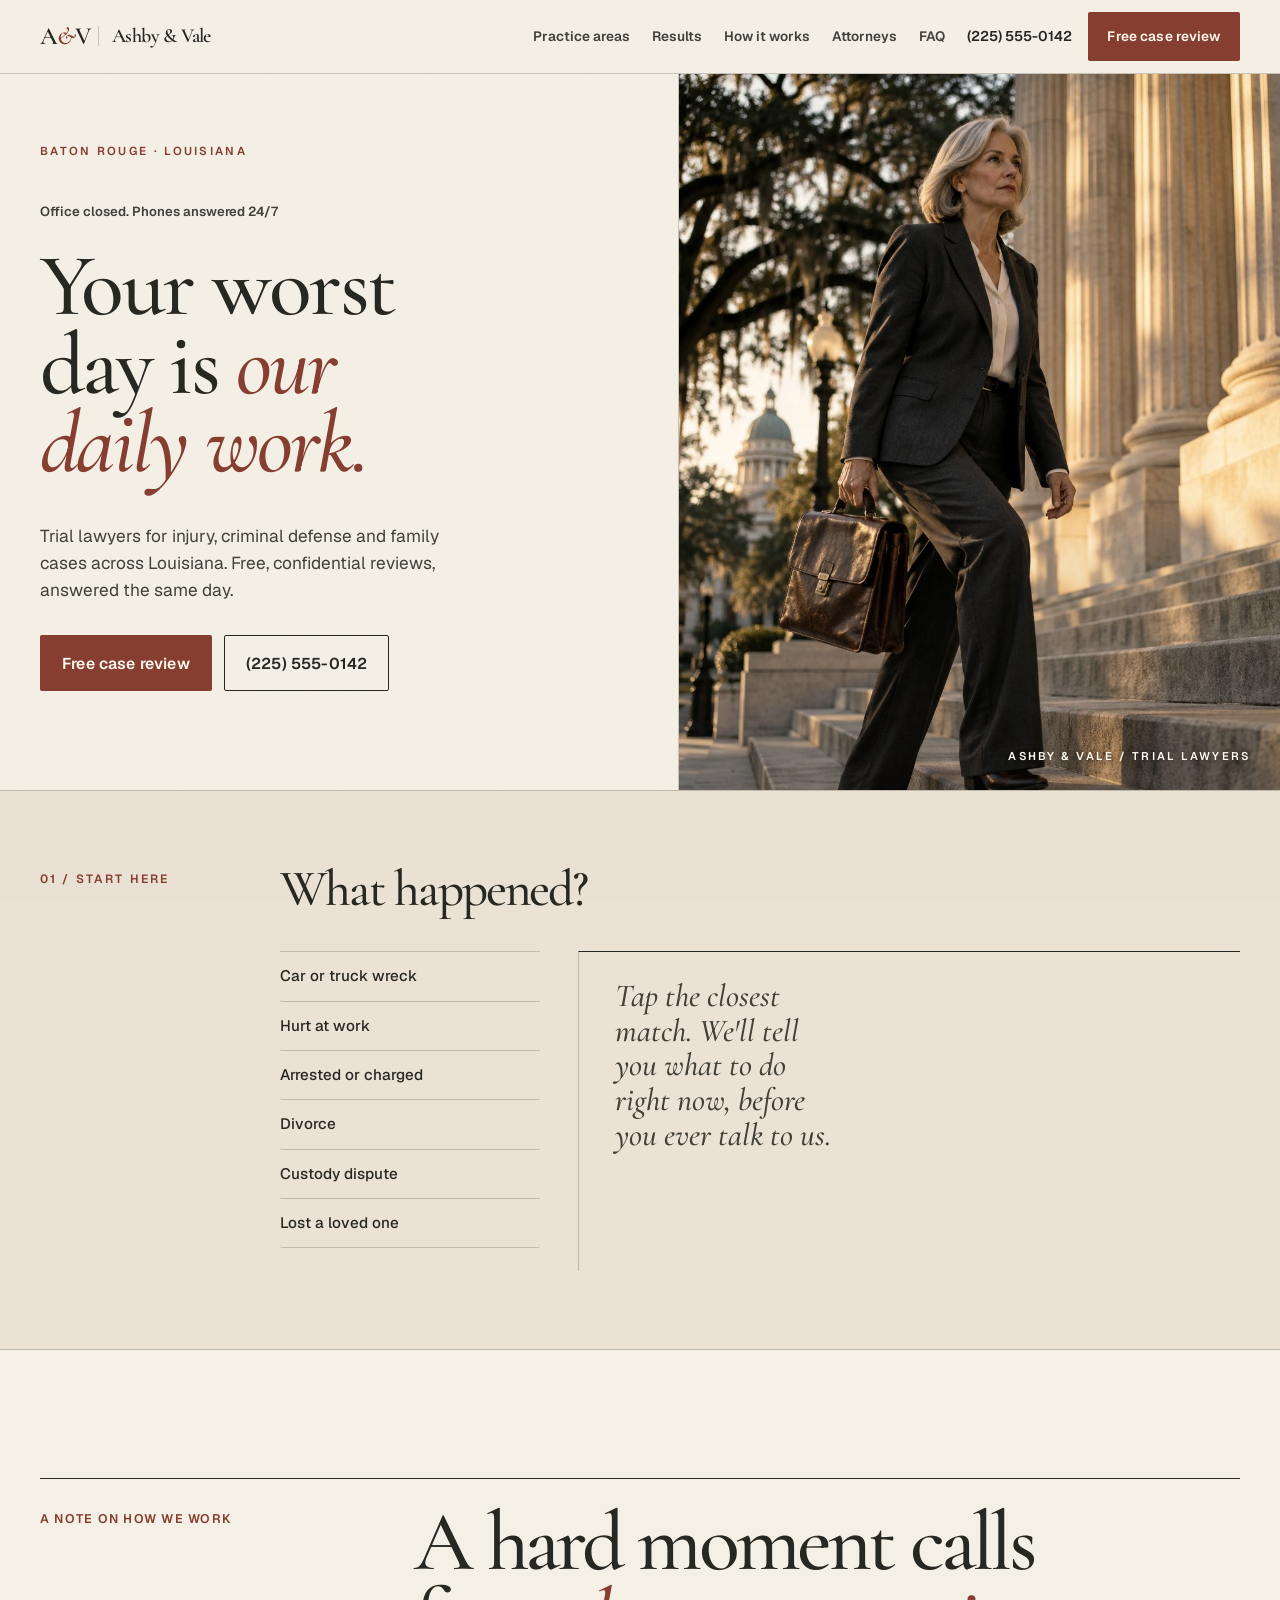
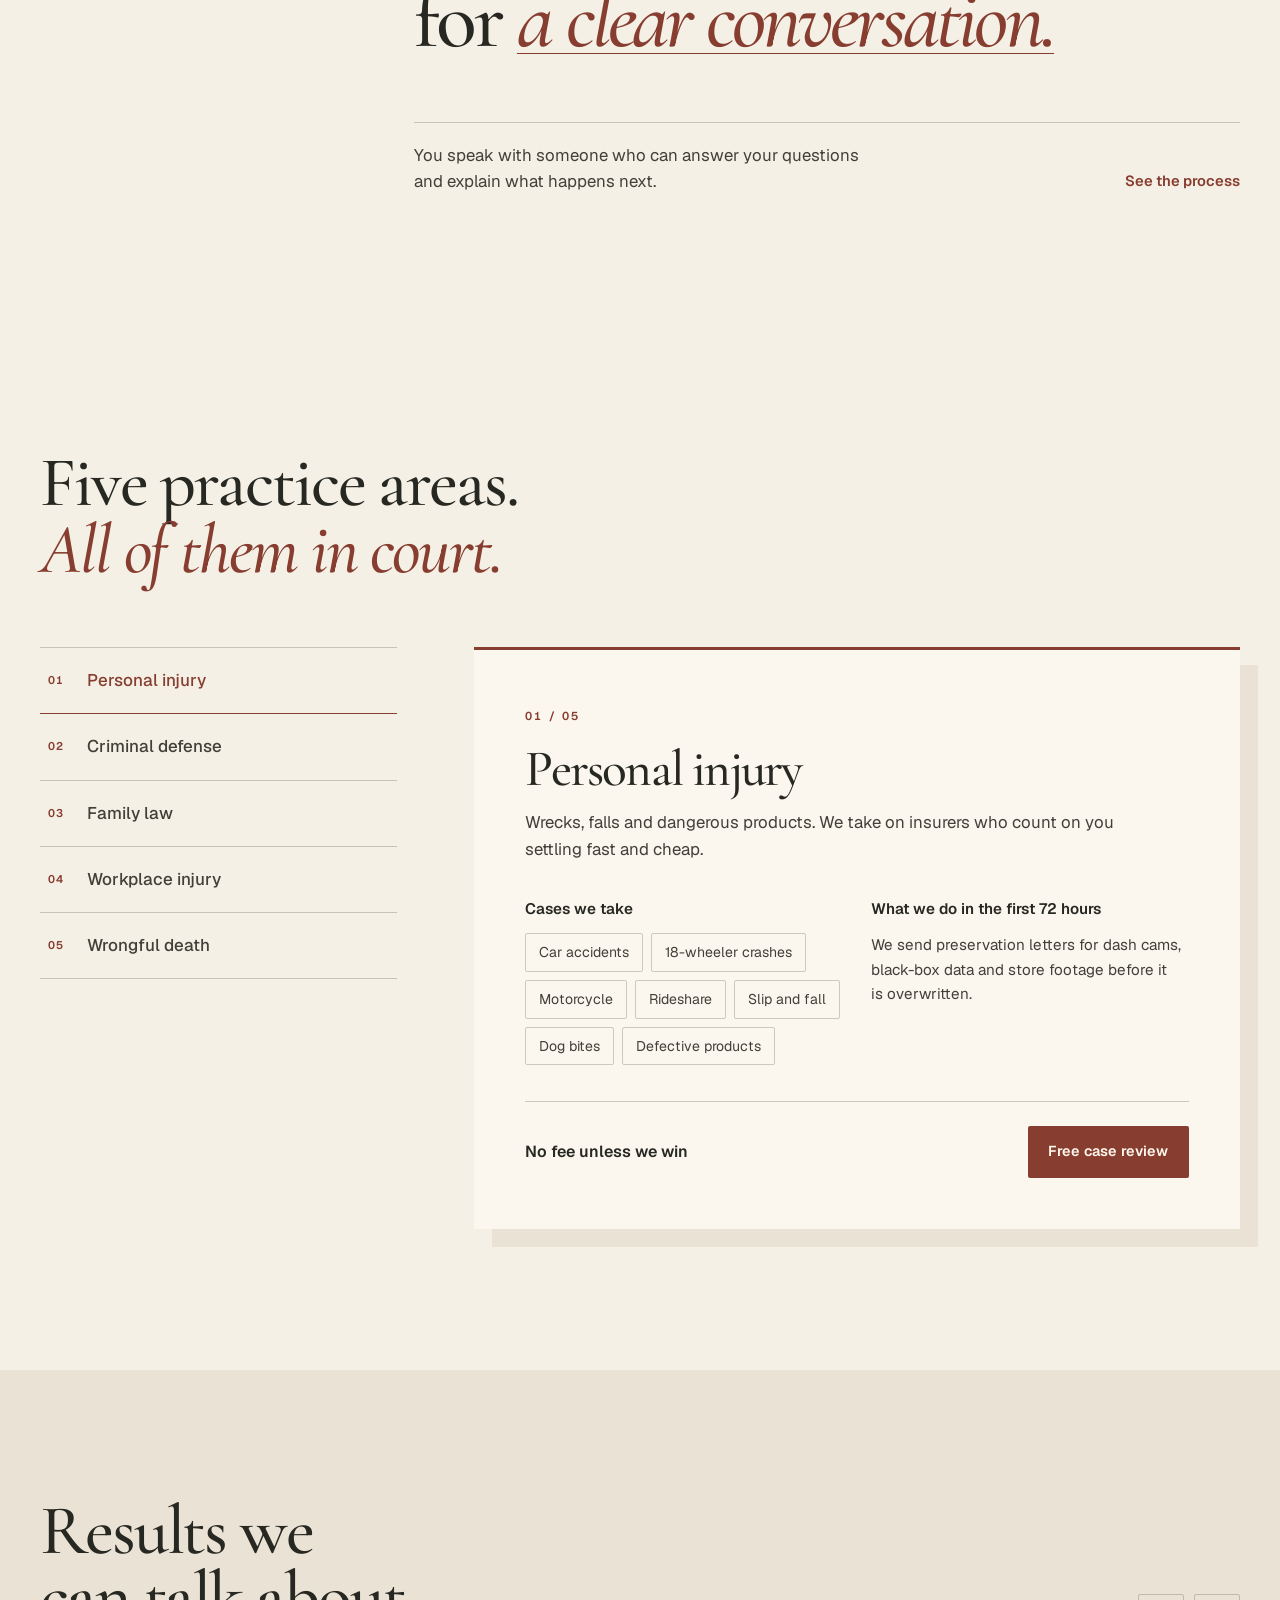
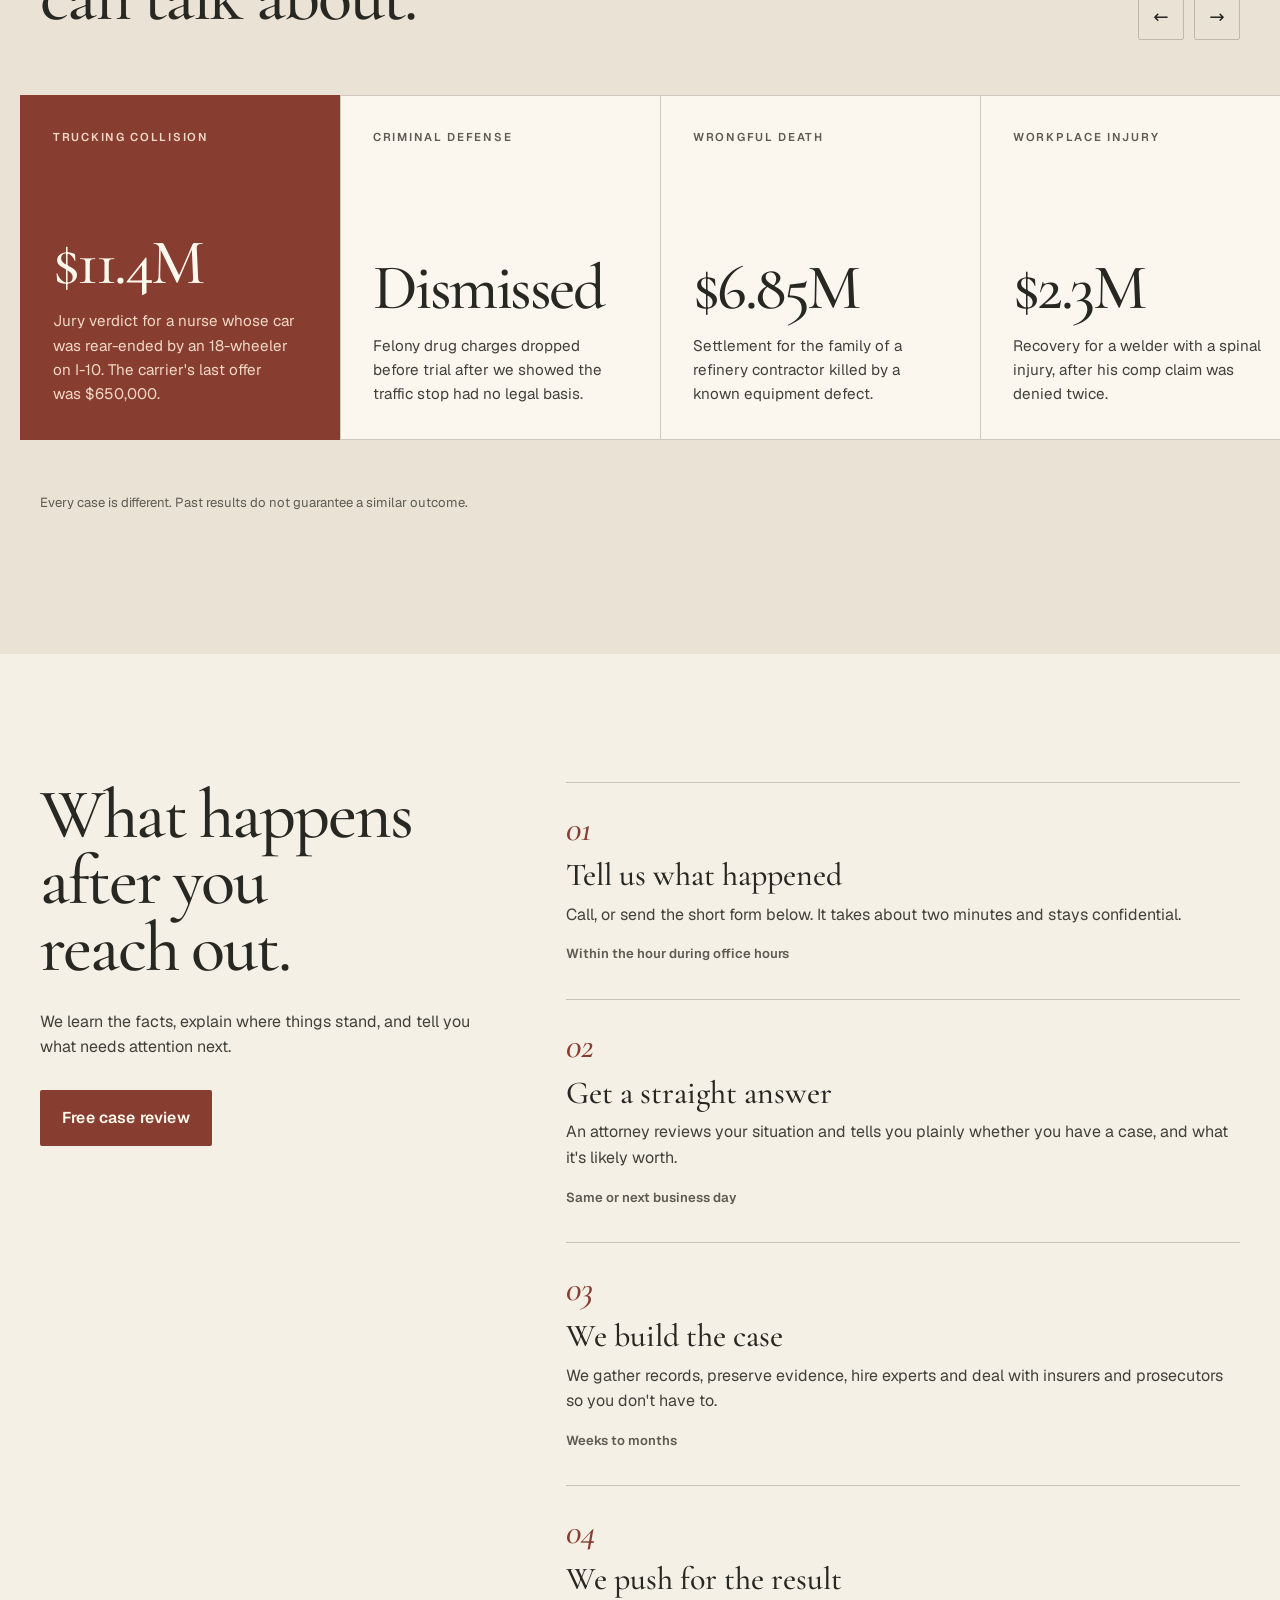
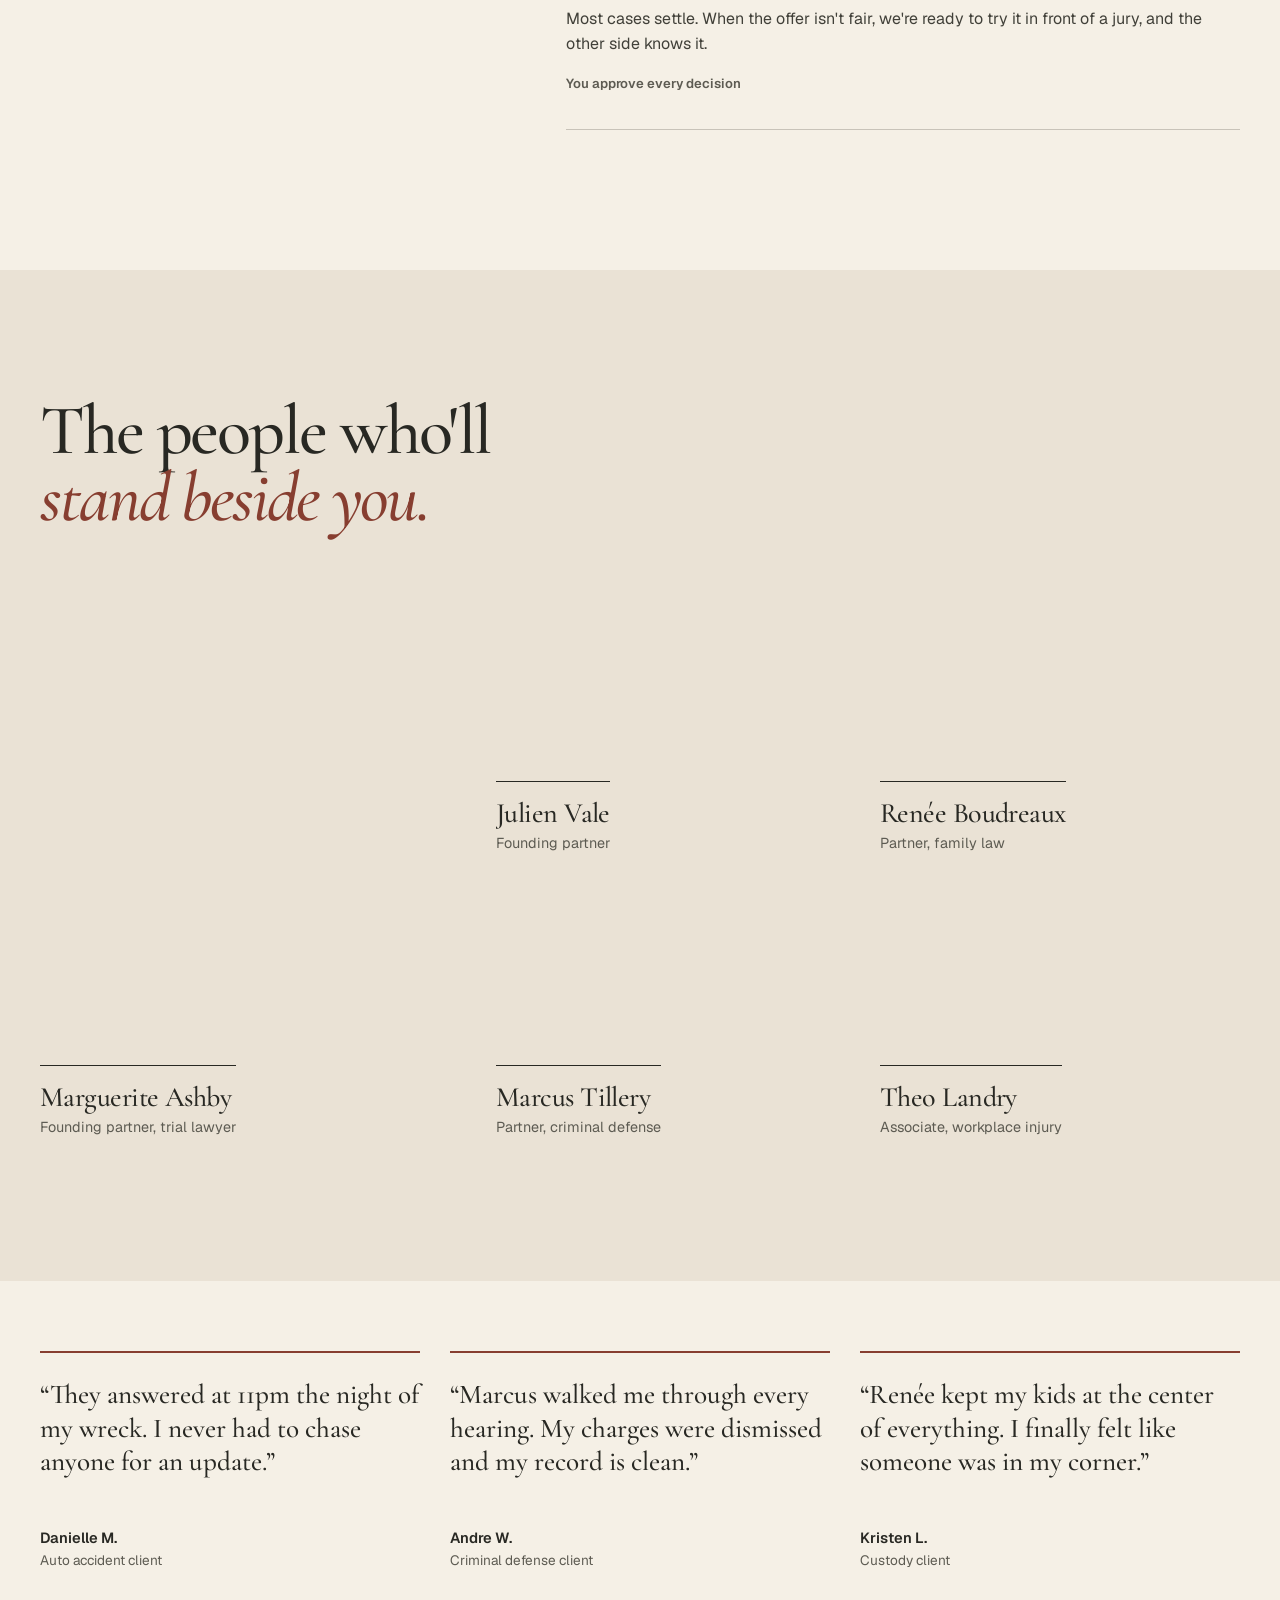
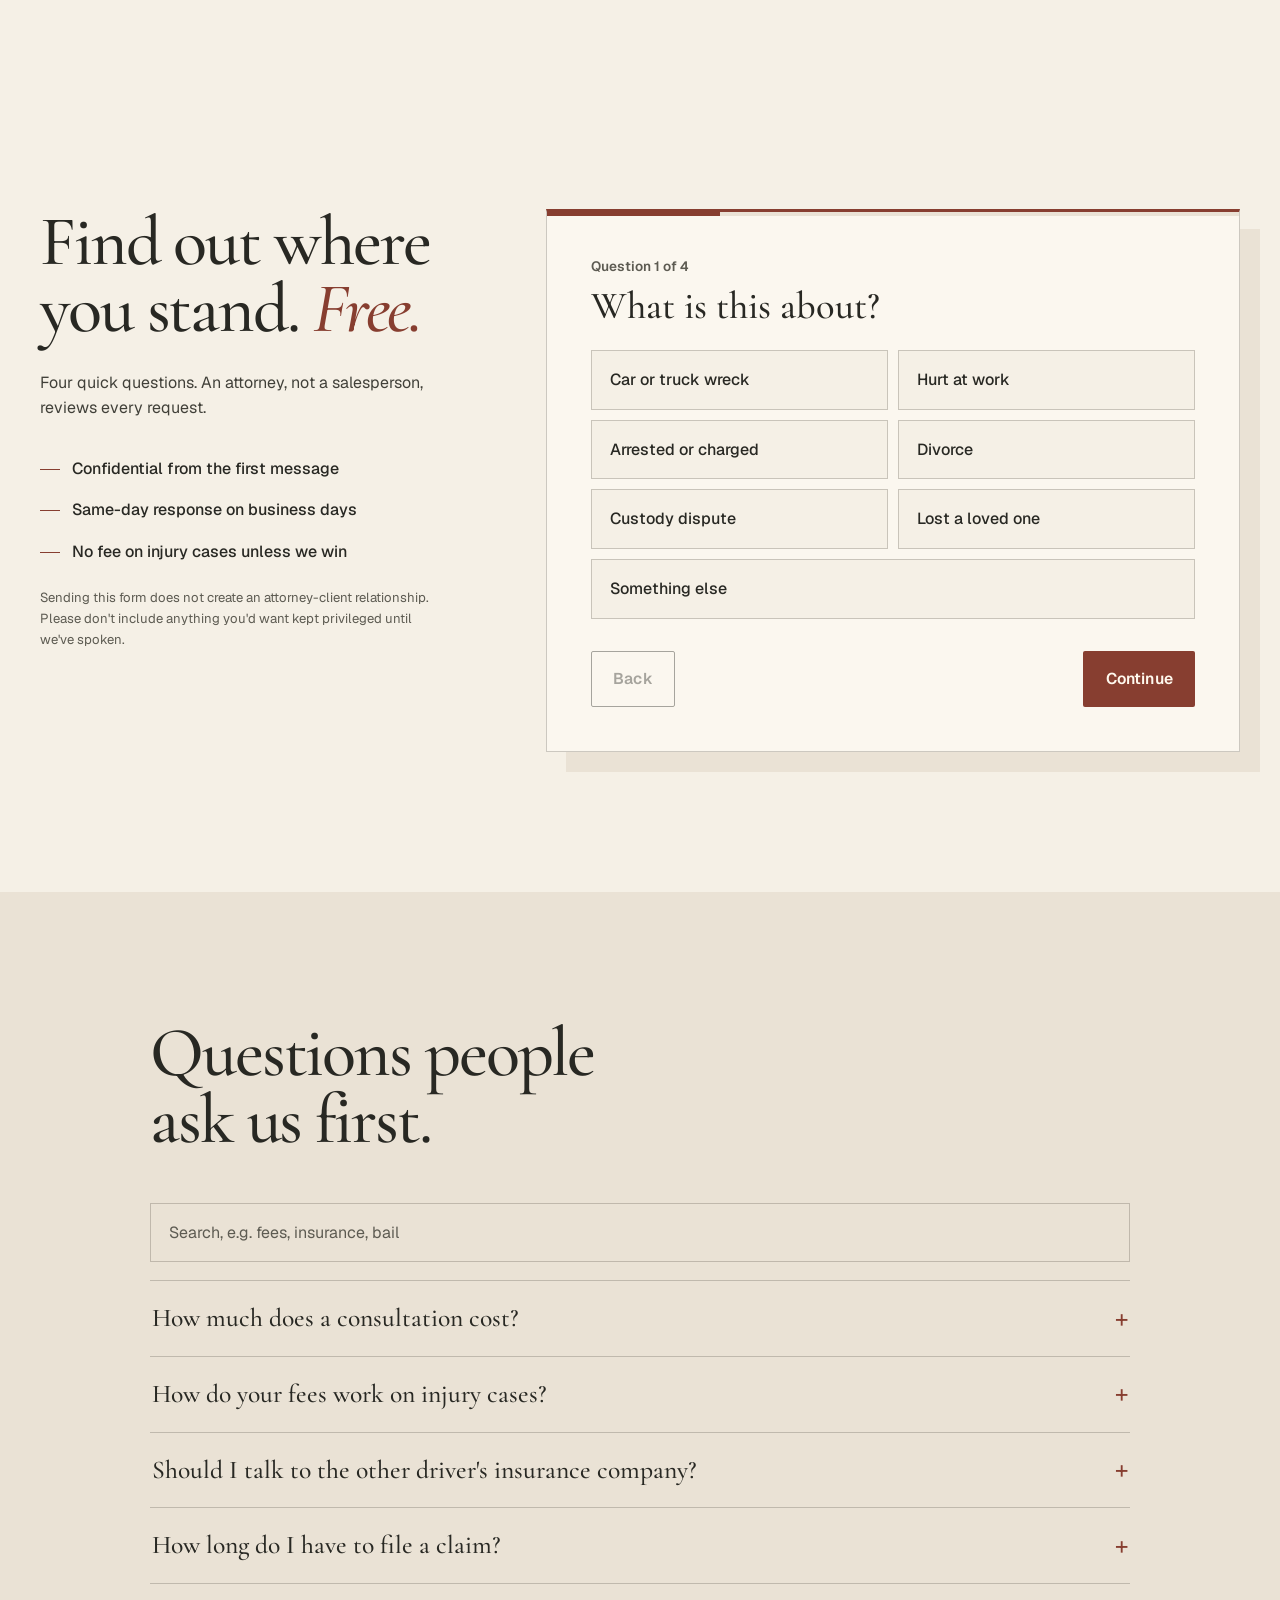
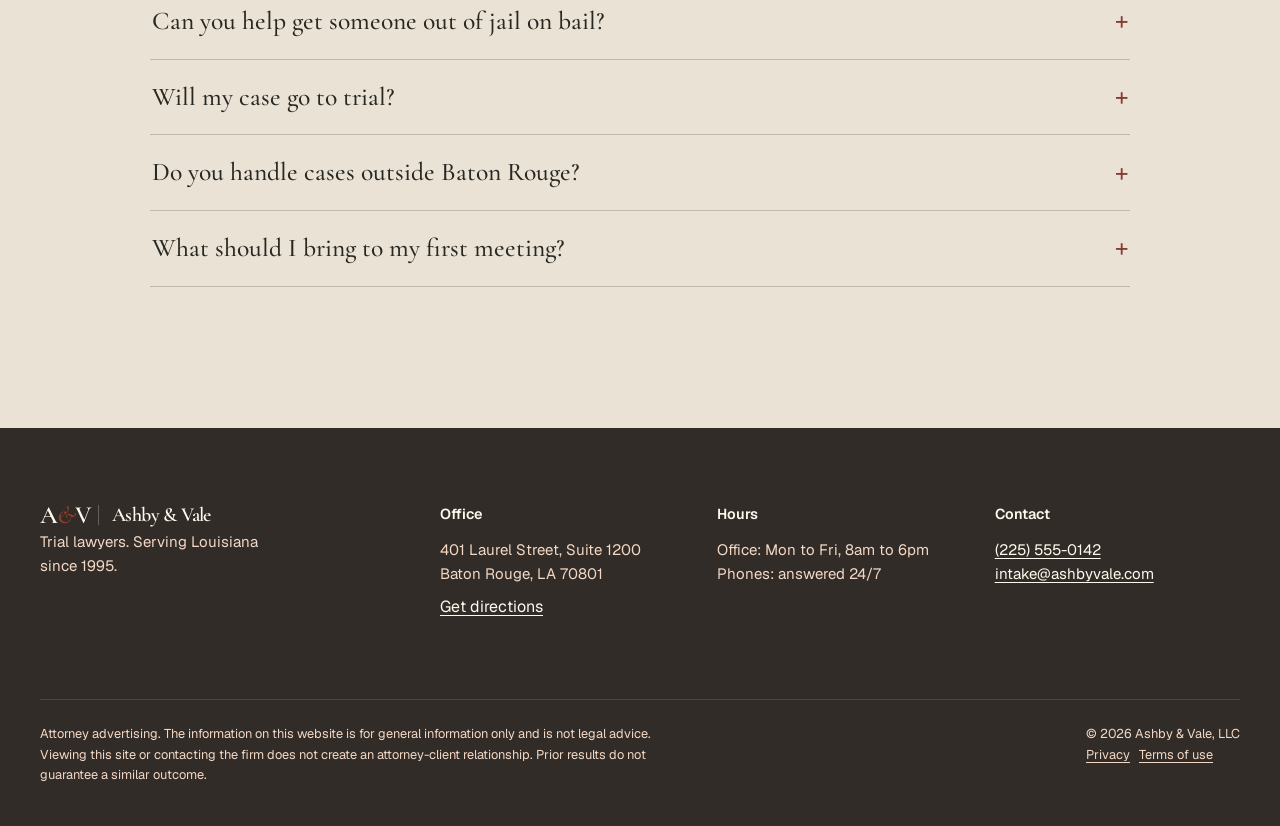
==== index.html @ d3c52033 "Add Ashby and Vale law firm example site" ====
<!doctype html>
<html lang="en">
<head>
  <meta charset="utf-8">
  <meta name="viewport" content="width=device-width, initial-scale=1">
  <title>Ashby &amp; Vale | Trial Lawyers in Baton Rouge</title>
  <meta name="description" content="Ashby & Vale are trial lawyers for personal injury, criminal defense, family law and wrongful death cases across Louisiana. Free, confidential case reviews.">
  <meta name="theme-color" content="#f5f0e6">
  <link rel="icon" href="favicon.svg" type="image/svg+xml">
  <meta property="og:type" content="website">
  <meta property="og:site_name" content="Ashby &amp; Vale">
  <meta property="og:title" content="Ashby &amp; Vale | Trial Lawyers in Baton Rouge">
  <meta property="og:description" content="Trial lawyers for injury, criminal defense and family cases across Louisiana. Free, confidential case reviews.">
  <!-- TODO: add og:image (1200x630 share card) once the firm has photography. -->
  <meta name="twitter:card" content="summary">
  <link rel="preload" href="fonts/cormorant-garamond-variable.woff2" as="font" type="font/woff2" crossorigin>
  <link rel="stylesheet" href="fonts/fonts.css">
  <link rel="stylesheet" href="styles.css">
</head>
<body>
  <a class="skip" href="#main">Skip to content</a>

  <!-- ============ NAV ============ -->
  <header class="nav" id="nav">
    <div class="wrap nav__inner">
      <a class="brand" href="#top" aria-label="Ashby and Vale, home">
        <span class="brand__mark" aria-hidden="true">A<em>&amp;</em>V</span>
        <span class="brand__name">Ashby &amp; Vale</span>
      </a>
      <nav class="nav__links" id="navLinks" aria-label="Primary">
        <a href="#practice">Practice areas</a>
        <a href="#results">Results</a>
        <a href="#process">How it works</a>
        <a href="#team">Attorneys</a>
        <a href="#faq">FAQ</a>
      </nav>
      <div class="nav__actions">
        <a class="nav__phone" href="tel:+12255550142"><span>(225) 555-0142</span></a>
        <a class="btn btn--accent btn--sm" href="#review">Free case review</a>
        <button class="nav__toggle" id="navToggle" aria-expanded="false" aria-controls="navLinks" aria-label="Open menu">
          <span class="nav__toggle-label">Menu</span>
        </button>
      </div>
    </div>
  </header>

  <main id="main">
    <!-- ============ HERO ============ -->
    <section class="hero" id="top">
      <figure class="hero__media">
        <img src="images/hero-courthouse.jpg" width="960" height="1280" fetchpriority="high" alt="Marguerite Ashby walking up the courthouse steps at sunset, briefcase in hand">
      </figure>
      <div class="wrap hero__grid">
        <div class="hero__copy">
          <p class="status" id="status"><span id="statusText">Phones answered 24/7</span></p>
          <h1 class="display">Your worst day is <em>our daily work.</em></h1>
          <p class="lede">Trial lawyers for injury, criminal defense and family cases across Louisiana. Free, confidential reviews, answered the same day.</p>
          <div class="hero__ctas">
            <a class="btn btn--accent" href="#review">Free case review</a>
            <a class="btn btn--ghost" href="tel:+12255550142">(225) 555-0142</a>
          </div>
        </div>

      </div>
    </section>

    <!-- Situation picker: routes visitors to the right help in one tap -->
    <section class="situation" aria-label="Find the right help">
      <div class="wrap situation__inner">
        <div class="picker" id="picker">
          <h2 class="picker__title">What happened?</h2>
          <div class="picker__chips" role="radiogroup" aria-label="Choose what happened">
            <button class="chip" role="radio" aria-checked="false" data-matter="auto">Car or truck wreck</button>
            <button class="chip" role="radio" aria-checked="false" data-matter="work">Hurt at work</button>
            <button class="chip" role="radio" aria-checked="false" data-matter="criminal">Arrested or charged</button>
            <button class="chip" role="radio" aria-checked="false" data-matter="divorce">Divorce</button>
            <button class="chip" role="radio" aria-checked="false" data-matter="custody">Custody dispute</button>
            <button class="chip" role="radio" aria-checked="false" data-matter="death">Lost a loved one</button>
          </div>
          <div class="picker__answer" id="pickerAnswer" aria-live="polite">
            <p class="picker__hint">Tap the closest match. We'll tell you what to do right now, before you ever talk to us.</p>
          </div>
        </div>
      </div>
    </section>

    <section class="fieldnote" aria-label="A note on our approach">
      <div class="wrap fieldnote__grid">
        <p class="fieldnote__label">A note on how we work</p>
        <div class="fieldnote__content">
          <p class="fieldnote__statement">A hard moment calls for <em>a clear conversation.</em></p>
          <div class="fieldnote__bottom">
            <p>You speak with someone who can answer your questions and explain what happens next.</p>
            <a class="textlink" href="#process">See the process</a>
          </div>
        </div>
      </div>
    </section>

    <!-- ============ PRACTICE AREAS (tabs) ============ -->
    <section class="section" id="practice">
      <div class="wrap">
        <h2 class="h2" data-reveal>Five practice areas. <em>All of them in court.</em></h2>
        <div class="practice" data-reveal>
          <div class="practice__tabs" role="tablist" aria-label="Practice areas" id="practiceTabs"></div>
          <div class="practice__panel" id="practicePanel" role="tabpanel" tabindex="0"></div>
        </div>
      </div>
    </section>

    <!-- ============ RESULTS (scroll-snap carousel) ============ -->
    <!-- MOCK RESULTS: replace with real, client-approved outcomes. -->
    <section class="section section--tint" id="results">
      <div class="wrap">
        <div class="results__head">
          <h2 class="h2" data-reveal>Results we can talk about.</h2>
          <div class="results__nav">
            <button class="iconbtn" id="resPrev" aria-label="Previous results"><span aria-hidden="true">←</span></button>
            <button class="iconbtn" id="resNext" aria-label="Next results"><span aria-hidden="true">→</span></button>
          </div>
        </div>
      </div>
      <div class="results__track" id="resTrack" tabindex="0" aria-label="Case results, scroll horizontally">
        <article class="result">
          <span class="result__type">Trucking collision</span>
          <span class="result__amt">$11.4M</span>
          <p>Jury verdict for a nurse whose car was rear-ended by an 18-wheeler on I-10. The carrier's last offer was $650,000.</p>
        </article>
        <article class="result">
          <span class="result__type">Criminal defense</span>
          <span class="result__amt">Dismissed</span>
          <p>Felony drug charges dropped before trial after we showed the traffic stop had no legal basis.</p>
        </article>
        <article class="result">
          <span class="result__type">Wrongful death</span>
          <span class="result__amt">$6.85M</span>
          <p>Settlement for the family of a refinery contractor killed by a known equipment defect.</p>
        </article>
        <article class="result">
          <span class="result__type">Workplace injury</span>
          <span class="result__amt">$2.3M</span>
          <p>Recovery for a welder with a spinal injury, after his comp claim was denied twice.</p>
        </article>
        <article class="result">
          <span class="result__type">Custody</span>
          <span class="result__amt">Full custody</span>
          <p>A father kept his two children in Baton Rouge after the other parent sought to relocate out of state.</p>
        </article>
        <article class="result">
          <span class="result__type">DWI defense</span>
          <span class="result__amt">Not guilty</span>
          <p>Bench trial acquittal for a first responder. The breath test device had lapsed calibration records.</p>
        </article>
      </div>
      <div class="wrap">
        <p class="fineprint">Every case is different. Past results do not guarantee a similar outcome.</p>
      </div>
    </section>

    <!-- ============ PROCESS (sticky timeline) ============ -->
    <section class="section" id="process">
      <div class="wrap process">
        <div class="process__intro">
          <h2 class="h2">What happens after you reach out.</h2>
          <p class="body">We learn the facts, explain where things stand, and tell you what needs attention next.</p>
          <a class="btn btn--accent" href="#review">Free case review</a>
        </div>
        <ol class="steps" id="steps">
          <li class="step">
            <span class="step__index" aria-hidden="true">01</span>
            <h3>Tell us what happened</h3>
            <p>Call, or send the short form below. It takes about two minutes and stays confidential.</p>
            <span class="step__when">Within the hour during office hours</span>
          </li>
          <li class="step">
            <span class="step__index" aria-hidden="true">02</span>
            <h3>Get a straight answer</h3>
            <p>An attorney reviews your situation and tells you plainly whether you have a case, and what it's likely worth.</p>
            <span class="step__when">Same or next business day</span>
          </li>
          <li class="step">
            <span class="step__index" aria-hidden="true">03</span>
            <h3>We build the case</h3>
            <p>We gather records, preserve evidence, hire experts and deal with insurers and prosecutors so you don't have to.</p>
            <span class="step__when">Weeks to months</span>
          </li>
          <li class="step">
            <span class="step__index" aria-hidden="true">04</span>
            <h3>We push for the result</h3>
            <p>Most cases settle. When the offer isn't fair, we're ready to try it in front of a jury, and the other side knows it.</p>
            <span class="step__when">You approve every decision</span>
          </li>
        </ol>
      </div>
    </section>

    <!-- ============ ATTORNEYS (bento) ============ -->
    <section class="section section--tint" id="team">
      <div class="wrap">
        <h2 class="h2" data-reveal>The people who'll <em>stand beside you.</em></h2>
        <div class="team" id="team-grid"></div>
      </div>
    </section>

    <!-- ============ TESTIMONIALS (single marquee) ============ -->
    <!-- MOCK TESTIMONIALS: replace with real client reviews (check state bar rules on testimonials). -->
    <section class="quotes" aria-label="Client reviews">
      <div class="quotes__row">
        <div class="quotes__track" id="quotesTrack">
          <figure class="quote"><blockquote>“They answered at 11pm the night of my wreck. I never had to chase anyone for an update.”</blockquote><figcaption>Danielle M.<span>Auto accident client</span></figcaption></figure>
          <figure class="quote"><blockquote>“Marcus walked me through every hearing. My charges were dismissed and my record is clean.”</blockquote><figcaption>Andre W.<span>Criminal defense client</span></figcaption></figure>
          <figure class="quote"><blockquote>“Renée kept my kids at the center of everything. I finally felt like someone was in my corner.”</blockquote><figcaption>Kristen L.<span>Custody client</span></figcaption></figure>
          <figure class="quote"><blockquote>“The insurance company offered $40,000. Ashby &amp; Vale got us more than twenty times that.”</blockquote><figcaption>Robert and Ellen T.<span>Wrongful death clients</span></figcaption></figure>
          <figure class="quote"><blockquote>“Straight answers, no legal jargon. They told me the truth even when it wasn't what I wanted to hear.”</blockquote><figcaption>Luis G.<span>Workplace injury client</span></figcaption></figure>
        </div>
      </div>
    </section>

    <!-- ============ CASE REVIEW WIZARD ============ -->
    <section class="section" id="review">
      <div class="wrap review">
        <div class="review__aside">
          <h2 class="h2">Find out where you stand. <em>Free.</em></h2>
          <p class="body">Four quick questions. An attorney, not a salesperson, reviews every request.</p>
          <ul class="assure">
            <li>Confidential from the first message</li>
            <li>Same-day response on business days</li>
            <li>No fee on injury cases unless we win</li>
          </ul>
          <p class="fineprint">Sending this form does not create an attorney-client relationship. Please don't include anything you'd want kept privileged until we've spoken.</p>
        </div>

        <form class="wizard" id="wizard" novalidate>
          <div class="wizard__progress" aria-hidden="true"><span id="wizBar"></span></div>
          <p class="wizard__count" id="wizCount">Question 1 of 4</p>

          <!-- Step 1 -->
          <fieldset class="wstep is-active" data-step="1">
            <legend>What is this about?</legend>
            <div class="options" id="matterOptions">
              <label class="opt"><input type="radio" name="matter" value="Car or truck wreck"><span>Car or truck wreck</span></label>
              <label class="opt"><input type="radio" name="matter" value="Hurt at work"><span>Hurt at work</span></label>
              <label class="opt"><input type="radio" name="matter" value="Arrested or charged"><span>Arrested or charged</span></label>
              <label class="opt"><input type="radio" name="matter" value="Divorce"><span>Divorce</span></label>
              <label class="opt"><input type="radio" name="matter" value="Custody dispute"><span>Custody dispute</span></label>
              <label class="opt"><input type="radio" name="matter" value="Wrongful death"><span>Lost a loved one</span></label>
              <label class="opt opt--wide"><input type="radio" name="matter" value="Something else"><span>Something else</span></label>
            </div>
            <p class="err" data-err="matter">Pick the closest option. You can explain more later.</p>
          </fieldset>

          <!-- Step 2 -->
          <fieldset class="wstep" data-step="2">
            <legend>When did it happen?</legend>
            <div class="options options--list">
              <label class="opt"><input type="radio" name="when" value="In the last week"><span>In the last week</span></label>
              <label class="opt"><input type="radio" name="when" value="In the last month"><span>In the last month</span></label>
              <label class="opt"><input type="radio" name="when" value="1 to 6 months ago"><span>1 to 6 months ago</span></label>
              <label class="opt"><input type="radio" name="when" value="More than 6 months ago"><span>More than 6 months ago</span></label>
            </div>
            <p class="err" data-err="when">Choose a timeframe. Deadlines can apply, so this helps us prioritize.</p>
            <p class="wizard__sub">Has an insurance company, police officer or another lawyer contacted you?</p>
            <div class="seg">
              <label><input type="radio" name="contacted" value="Yes"><span>Yes</span></label>
              <label><input type="radio" name="contacted" value="No"><span>No</span></label>
              <label><input type="radio" name="contacted" value="Not sure" checked><span>Not sure</span></label>
            </div>
          </fieldset>

          <!-- Step 3 -->
          <fieldset class="wstep" data-step="3">
            <legend>In a few sentences, what happened?</legend>
            <div class="field">
              <label for="details">Brief description <span class="opt-tag">optional</span></label>
              <textarea id="details" name="details" rows="6" maxlength="800" aria-describedby="detailsHelp"></textarea>
              <p class="help" id="detailsHelp"><span id="detailsCount">0</span> / 800. The basics are enough. We'll ask the rest when we talk.</p>
            </div>
          </fieldset>

          <!-- Step 4 -->
          <fieldset class="wstep" data-step="4">
            <legend>How should we reach you?</legend>
            <div class="fields">
              <div class="field">
                <label for="name">Full name</label>
                <input id="name" name="name" autocomplete="name" required>
                <p class="err" data-err="name">Please enter your name.</p>
              </div>
              <div class="field">
                <label for="phone">Phone</label>
                <input id="phone" name="phone" type="tel" autocomplete="tel" inputmode="tel" required>
                <p class="err" data-err="phone">Enter a 10-digit phone number.</p>
              </div>
              <div class="field field--full">
                <label for="email">Email <span class="opt-tag">optional</span></label>
                <input id="email" name="email" type="email" autocomplete="email">
                <p class="err" data-err="email">That email doesn't look right.</p>
              </div>
              <div class="field">
                <label for="method">Best way to reach you</label>
                <select id="method" name="method">
                  <option>Phone call</option>
                  <option>Text message</option>
                  <option>Email</option>
                </select>
              </div>
              <div class="field">
                <label for="time">Best time</label>
                <select id="time" name="time">
                  <option>As soon as possible</option>
                  <option>Morning</option>
                  <option>Afternoon</option>
                  <option>Evening</option>
                </select>
              </div>
            </div>
            <label class="check">
              <input type="checkbox" name="consent" id="consent">
              <span>I understand this request doesn't make Ashby &amp; Vale my lawyers yet.</span>
            </label>
            <p class="err" data-err="consent">Please confirm to continue.</p>
          </fieldset>

          <!-- Done -->
          <div class="wdone" id="wdone" hidden tabindex="-1">
            <h3 id="doneTitle">Thank you.</h3>
            <p id="doneText"></p>
            <p class="wdone__ref">Reference <strong id="doneRef"></strong></p>
            <a class="btn btn--ghost" href="tel:+12255550142">(225) 555-0142</a>
          </div>

          <div class="wizard__actions" id="wizActions">
            <button type="button" class="btn btn--ghost" id="wizBack" disabled>Back</button>
            <button type="button" class="btn btn--accent" id="wizNext">Continue</button>
          </div>
          <p class="err err--form" id="formErr" role="alert"></p>
        </form>
      </div>
    </section>

    <!-- ============ FAQ ============ -->
    <section class="section section--tint" id="faq">
      <div class="wrap faq">
        <h2 class="h2" data-reveal>Questions people ask us first.</h2>
        <div class="faq__search">
          <label for="faqSearch" class="sr">Search questions</label>
          <input id="faqSearch" type="search" placeholder="Search, e.g. fees, insurance, bail">
        </div>
        <div class="faq__list" id="faqList"></div>
        <div class="faq__empty" id="faqEmpty" hidden>
          <p>No question matches that yet. Ask us directly and we'll answer it for you.</p>
          <a class="btn btn--accent btn--sm" href="#review">Free case review</a>
        </div>
      </div>
    </section>
  </main>

  <!-- ============ FOOTER ============ -->
  <footer class="footer">
    <div class="wrap footer__grid">
      <div>
        <a class="brand" href="#top"><span class="brand__mark" aria-hidden="true">A<em>&amp;</em>V</span><span class="brand__name">Ashby &amp; Vale</span></a>
        <p class="footer__tag">Trial lawyers. Serving Louisiana since 1995.</p>
      </div>
      <div>
        <h3>Office</h3>
        <address>401 Laurel Street, Suite 1200<br>Baton Rouge, LA 70801</address>
        <a href="https://maps.google.com/?q=401+Laurel+Street+Baton+Rouge+LA" target="_blank" rel="noopener">Get directions</a>
      </div>
      <div>
        <h3>Hours</h3>
        <p>Office: Mon to Fri, 8am to 6pm<br>Phones: answered 24/7</p>
      </div>
      <div>
        <h3>Contact</h3>
        <p><a href="tel:+12255550142">(225) 555-0142</a><br><a href="mailto:intake@ashbyvale.com">intake@ashbyvale.com</a></p>
      </div>
    </div>
    <div class="wrap footer__legal">
      <p>Attorney advertising. The information on this website is for general information only and is not legal advice. Viewing this site or contacting the firm does not create an attorney-client relationship. Prior results do not guarantee a similar outcome.</p>
      <p>&copy; <span id="year"></span> Ashby &amp; Vale, LLC<br><a href="privacy.html">Privacy</a> &nbsp; <a href="privacy.html#terms">Terms of use</a></p>
    </div>
  </footer>

  <!-- Mobile action bar -->
  <div class="mbar" id="mbar">
    <a class="btn btn--ghost" href="tel:+12255550142">Call</a>
    <a class="btn btn--accent" href="#review">Free case review</a>
  </div>

  <!-- Attorney bio dialog -->
  <dialog class="bio" id="bio" aria-labelledby="bioName">
    <button class="iconbtn bio__close" id="bioClose" aria-label="Close"><span aria-hidden="true">×</span></button>
    <div class="bio__body" id="bioBody"></div>
  </dialog>

  <script src="script.js"></script>
</body>
</html>
---- fonts/fonts.css ----
/* Self-hosted from Google Fonts (latin subset). Cormorant Garamond and Geist are both SIL Open Font License. */
@font-face {
  font-family: 'Cormorant Garamond';
  font-style: italic;
  font-weight: 500;
  font-display: swap;
  src: url(cormorant-garamond-italic-variable.woff2) format('woff2');
  unicode-range: U+0000-00FF, U+0131, U+0152-0153, U+02BB-02BC, U+02C6, U+02DA, U+02DC, U+0304, U+0308, U+0329, U+2000-206F, U+20AC, U+2122, U+2191, U+2193, U+2212, U+2215, U+FEFF, U+FFFD;
}
@font-face {
  font-family: 'Cormorant Garamond';
  font-style: italic;
  font-weight: 600;
  font-display: swap;
  src: url(cormorant-garamond-italic-variable.woff2) format('woff2');
  unicode-range: U+0000-00FF, U+0131, U+0152-0153, U+02BB-02BC, U+02C6, U+02DA, U+02DC, U+0304, U+0308, U+0329, U+2000-206F, U+20AC, U+2122, U+2191, U+2193, U+2212, U+2215, U+FEFF, U+FFFD;
}
@font-face {
  font-family: 'Cormorant Garamond';
  font-style: normal;
  font-weight: 500;
  font-display: swap;
  src: url(cormorant-garamond-variable.woff2) format('woff2');
  unicode-range: U+0000-00FF, U+0131, U+0152-0153, U+02BB-02BC, U+02C6, U+02DA, U+02DC, U+0304, U+0308, U+0329, U+2000-206F, U+20AC, U+2122, U+2191, U+2193, U+2212, U+2215, U+FEFF, U+FFFD;
}
@font-face {
  font-family: 'Cormorant Garamond';
  font-style: normal;
  font-weight: 600;
  font-display: swap;
  src: url(cormorant-garamond-variable.woff2) format('woff2');
  unicode-range: U+0000-00FF, U+0131, U+0152-0153, U+02BB-02BC, U+02C6, U+02DA, U+02DC, U+0304, U+0308, U+0329, U+2000-206F, U+20AC, U+2122, U+2191, U+2193, U+2212, U+2215, U+FEFF, U+FFFD;
}
@font-face {
  font-family: 'Geist';
  font-style: normal;
  font-weight: 400;
  font-display: swap;
  src: url(geist-variable.woff2) format('woff2');
  unicode-range: U+0000-00FF, U+0131, U+0152-0153, U+02BB-02BC, U+02C6, U+02DA, U+02DC, U+0304, U+0308, U+0329, U+2000-206F, U+20AC, U+2122, U+2191, U+2193, U+2212, U+2215, U+FEFF, U+FFFD;
}
@font-face {
  font-family: 'Geist';
  font-style: normal;
  font-weight: 500;
  font-display: swap;
  src: url(geist-variable.woff2) format('woff2');
  unicode-range: U+0000-00FF, U+0131, U+0152-0153, U+02BB-02BC, U+02C6, U+02DA, U+02DC, U+0304, U+0308, U+0329, U+2000-206F, U+20AC, U+2122, U+2191, U+2193, U+2212, U+2215, U+FEFF, U+FFFD;
}
@font-face {
  font-family: 'Geist';
  font-style: normal;
  font-weight: 600;
  font-display: swap;
  src: url(geist-variable.woff2) format('woff2');
  unicode-range: U+0000-00FF, U+0131, U+0152-0153, U+02BB-02BC, U+02C6, U+02DA, U+02DC, U+0304, U+0308, U+0329, U+2000-206F, U+20AC, U+2122, U+2191, U+2193, U+2212, U+2215, U+FEFF, U+FFFD;
}
---- styles.css ----
/* Ashby & Vale
   Shape rule: buttons and chips are full pill, cards are 14px, inputs are 10px.
   Z-index scale: nav 40, mobile bar 45, dialog (top layer). */

:root {
  --bg: #f2f4f0;
  --bg-2: #e7ebe4;
  --surface: #fafbf8;
  --ink: #0f1a16;
  --ink-2: #33413b;
  --muted: #56645d;
  --line: rgba(15, 26, 22, .13);
  --forest: #133a2e;
  --forest-2: #0d2a21;
  --on-forest: #eef3ee;
  --on-forest-2: #b9c9bf;
  --accent: #e4a64a;
  --accent-2: #f0bb68;
  --on-accent: #1c1306;
  --shadow: 0 24px 60px -28px rgba(13, 42, 33, .38);
  --r-card: 14px;
  --r-input: 10px;
  --ease: cubic-bezier(.16, 1, .3, 1);
  --serif: "Cormorant Garamond", "Iowan Old Style", Georgia, serif;
  --sans: "Geist", ui-sans-serif, system-ui, -apple-system, "Segoe UI", sans-serif;
  color-scheme: light;
}

@media (prefers-color-scheme: dark) {
  :root {
    --bg: #0b1310;
    --bg-2: #101b17;
    --surface: #14211c;
    --ink: #e8eee9;
    --ink-2: #c4cec8;
    --muted: #97a69e;
    --line: rgba(232, 238, 233, .12);
    --forest: #17463a;
    --forest-2: #10342a;
    --shadow: 0 24px 60px -28px rgba(0, 0, 0, .7);
    color-scheme: dark;
  }
}

*, *::before, *::after { box-sizing: border-box; }
html { scroll-behavior: smooth; scroll-padding-top: 84px; -webkit-text-size-adjust: 100%; }
body {
  margin: 0;
  background: var(--bg);
  color: var(--ink);
  font: 400 1rem/1.6 var(--sans);
  -webkit-font-smoothing: antialiased;
  overflow-x: hidden;
}
/* Fixed grain overlay breaks up flat fills without repainting on scroll. */
body::after {
  content: ""; position: fixed; inset: 0; z-index: 70; pointer-events: none; opacity: .05; mix-blend-mode: multiply;
  background-image: url("data:image/svg+xml,%3Csvg xmlns='http://www.w3.org/2000/svg' width='160' height='160'%3E%3Cfilter id='n'%3E%3CfeTurbulence type='fractalNoise' baseFrequency='.85' numOctaves='3' stitchTiles='stitch'/%3E%3C/filter%3E%3Crect width='100%25' height='100%25' filter='url(%23n)'/%3E%3C/svg%3E");
}
@media (prefers-color-scheme: dark) { body::after { mix-blend-mode: screen; opacity: .035; } }
h1, h2, h3, legend { text-wrap: balance; }
p, li, blockquote { text-wrap: pretty; }
img { max-width: 100%; display: block; }
a { color: inherit; }
button, input, select, textarea { font: inherit; color: inherit; }
:focus-visible { outline: 2px solid var(--accent); outline-offset: 3px; border-radius: 6px; }

.wrap { width: min(1240px, 100% - 40px); margin-inline: auto; }
.sr { position: absolute; width: 1px; height: 1px; overflow: hidden; clip: rect(0 0 0 0); white-space: nowrap; }
.skip { position: absolute; left: 16px; top: -60px; z-index: 60; background: var(--accent); color: var(--on-accent); padding: 10px 16px; border-radius: 999px; font-weight: 600; text-decoration: none; }
.skip:focus { top: 12px; }

/* ---------- type ---------- */
.display, .h2 {
  font-family: var(--serif);
  font-weight: 600;
  letter-spacing: -.015em;
  margin: 0;
}
/* 1.08 + bottom reserve keeps italic descenders (the y in "daily") from clipping. */
.display { font-size: clamp(2.8rem, 6.4vw, 5.4rem); line-height: 1.08; padding-bottom: .1em; }
.h2 { font-size: clamp(2.1rem, 4.2vw, 3.5rem); line-height: 1.08; max-width: 18ch; padding-bottom: .08em; }
.display em, .h2 em { font-style: italic; font-weight: 500; color: var(--accent-ink, var(--forest)); }
@media (prefers-color-scheme: dark) { .display em, .h2 em { color: var(--accent); } }
.lede { font-size: clamp(1.05rem, 1.4vw, 1.2rem); color: var(--ink-2); max-width: 46ch; margin: 22px 0 0; }
.body { color: var(--ink-2); max-width: 52ch; margin: 18px 0 0; }
.fineprint { font-size: .82rem; color: var(--muted); max-width: 70ch; margin: 22px 0 0; }

/* ---------- buttons ---------- */
.btn {
  display: inline-flex; align-items: center; justify-content: center; gap: .55em;
  padding: .95em 1.5em; border-radius: 999px; border: 1px solid transparent;
  font-weight: 600; font-size: .98rem; text-decoration: none; white-space: nowrap; cursor: pointer;
  transition: transform .35s var(--ease), background-color .25s, border-color .25s, box-shadow .35s var(--ease);
}
.btn:active { transform: translateY(1px) scale(.98); }
.btn--accent { background: var(--accent); color: var(--on-accent); box-shadow: 0 10px 30px -14px rgba(228, 166, 74, .9); }
.btn--accent:hover { background: var(--accent-2); transform: translateY(-2px); }
.btn--ghost { border-color: var(--line); background: transparent; color: var(--ink); }
.btn--ghost:hover { border-color: var(--ink); }
.btn--sm { padding: .7em 1.15em; font-size: .9rem; }
.btn[disabled] { opacity: .4; pointer-events: none; }
.iconbtn {
  width: 46px; height: 46px; border-radius: 999px; display: grid; place-items: center;
  border: 1px solid var(--line); background: var(--surface); cursor: pointer; font-size: 1.15rem;
  transition: transform .3s var(--ease), border-color .2s;
}
.iconbtn:hover { border-color: var(--ink); }
.iconbtn:active { transform: scale(.94); }

/* ---------- nav ---------- */
.nav {
  position: fixed; inset: 0 0 auto; z-index: 40; height: 72px;
  transition: background-color .3s, box-shadow .3s, backdrop-filter .3s;
}
.nav.is-solid {
  background: color-mix(in srgb, var(--bg) 86%, transparent);
  backdrop-filter: blur(14px) saturate(140%);
  -webkit-backdrop-filter: blur(14px) saturate(140%);
  box-shadow: 0 1px 0 var(--line);
}
.nav__inner { height: 100%; display: flex; align-items: center; gap: 28px; }
.brand { display: inline-flex; align-items: center; gap: 12px; text-decoration: none; }
.brand__mark {
  width: 42px; height: 42px; border-radius: 10px; display: flex; align-items: center; justify-content: center;
  background: var(--forest); color: var(--on-forest);
  font: 600 1.05rem/1 var(--serif); letter-spacing: -.02em;
}
.brand__mark em { color: var(--accent); font-style: italic; }
.brand__name { font: 600 1.35rem/1 var(--serif); letter-spacing: -.01em; }
.nav__links { display: flex; gap: 26px; margin-left: auto; }
.nav__links a { text-decoration: none; font-size: .93rem; color: var(--ink-2); position: relative; padding: 6px 0; }
.nav__links a::after {
  content: ""; position: absolute; left: 0; right: 0; bottom: 0; height: 1.5px; background: var(--accent);
  transform: scaleX(0); transform-origin: left; transition: transform .35s var(--ease);
}
.nav__links a:hover, .nav__links a.is-current { color: var(--ink); }
.nav__links a:hover::after, .nav__links a.is-current::after { transform: scaleX(1); }
.nav__actions { display: flex; align-items: center; gap: 16px; }
.nav__phone { display: inline-flex; align-items: center; gap: 7px; text-decoration: none; font-weight: 600; font-size: .93rem; }
.nav__toggle { display: none; width: 44px; height: 44px; border-radius: 999px; border: 1px solid var(--line); background: var(--surface); font-size: 1.3rem; cursor: pointer; }

@media (max-width: 1120px) { .nav__phone span { display: none; } .nav__links { gap: 20px; } }
@media (max-width: 920px) {
  .nav__toggle { display: grid; place-items: center; }
  .nav__links {
    position: fixed; inset: 72px 0 auto; flex-direction: column; gap: 0; margin: 0;
    background: var(--bg); padding: 8px 20px 24px; box-shadow: 0 20px 40px -20px rgba(0,0,0,.3);
    transform: translateY(-12px); opacity: 0; pointer-events: none; transition: opacity .25s, transform .35s var(--ease);
  }
  .nav__links a { padding: 16px 0; font-size: 1.1rem; border-bottom: 1px solid var(--line); }
  .nav__links a::after { display: none; }
  .nav.is-open .nav__links { opacity: 1; transform: none; pointer-events: auto; }
  .nav.is-open { background: var(--bg); }
  .nav__actions .btn { display: none; }
}

/* ---------- hero ---------- */
.hero {
  position: relative; min-height: 100dvh; display: flex; align-items: center;
  padding: 96px 0 64px; overflow: hidden; isolation: isolate;
}
.hero__glyph {
  position: absolute; z-index: -1; right: -4vw; top: 50%; transform: translateY(-52%);
  font: italic 500 min(78vw, 900px)/1 var(--serif); color: transparent;
  -webkit-text-stroke: 1px var(--line);
  background: radial-gradient(260px circle at var(--mx, 70%) var(--my, 40%), rgba(228,166,74,.55), transparent 70%);
  -webkit-background-clip: text; background-clip: text;
  user-select: none; pointer-events: none;
}
.hero__grid { display: grid; grid-template-columns: 1.08fr .92fr; gap: clamp(32px, 5vw, 72px); align-items: center; }

/* Hero photo: bleeds off the right edge, faded into the page on the left, top and bottom. */
.hero__media { position: absolute; z-index: -1; top: 0; right: 0; bottom: 0; width: 52%; margin: 0; overflow: hidden; }
.hero__media img { width: 100%; height: 100%; object-fit: cover; object-position: 28% 18%; animation: settle 1.6s var(--ease) both; }
.hero__media::after {
  content: ""; position: absolute; inset: 0; pointer-events: none;
  background:
    linear-gradient(to right, var(--bg) 0%, color-mix(in srgb, var(--bg) 55%, transparent) 22%, transparent 48%),
    linear-gradient(to bottom, var(--bg) 0%, transparent 16%),
    linear-gradient(to top, var(--bg) 0%, transparent 22%);
}
@keyframes settle { from { transform: scale(1.07); opacity: 0; } }
@media (min-width: 1001px) {
  /* Grid fills the hero so the picker can sit low and leave the subject's face in view. */
  .hero__grid { min-height: calc(100dvh - 172px); }
  .hero .picker { align-self: end; }
}
.hero__ctas { display: flex; flex-wrap: wrap; gap: 12px; margin-top: 34px; }

.status { display: inline-flex; align-items: center; margin: 0 0 22px; font-size: .88rem; color: var(--ink-2);
  padding: 7px 14px 7px 12px; border: 1px solid var(--line); border-radius: 999px; background: var(--surface); }

/* hero entrance */
.hero__copy > *, .picker { animation: rise .9s var(--ease) both; }
.hero__copy > :nth-child(2) { animation-delay: .08s; }
.hero__copy > :nth-child(3) { animation-delay: .16s; }
.hero__copy > :nth-child(4) { animation-delay: .24s; }
.picker { animation-delay: .32s; }
@keyframes rise { from { opacity: 0; transform: translateY(26px); } }

/* ---------- situation picker ---------- */
.picker {
  background: var(--forest); color: var(--on-forest); border-radius: var(--r-card);
  padding: clamp(24px, 3vw, 36px); box-shadow: var(--shadow); position: relative; overflow: hidden;
}
.picker::before {
  content: ""; position: absolute; inset: 0; pointer-events: none;
  background: radial-gradient(500px circle at 100% 0%, rgba(228,166,74,.18), transparent 60%);
}
.picker__title { font: 600 2rem/1.1 var(--serif); margin: 0 0 18px; position: relative; }
.picker__chips { display: flex; flex-wrap: wrap; gap: 8px; position: relative; }
.chip {
  display: inline-flex; align-items: center; gap: 8px; cursor: pointer;
  padding: 10px 15px; border-radius: 999px; font-size: .92rem; font-weight: 500;
  background: rgba(255,255,255,.06); color: var(--on-forest); border: 1px solid rgba(255,255,255,.16);
  transition: background-color .25s, border-color .25s, transform .3s var(--ease), color .25s;
}
.chip:hover { border-color: rgba(255,255,255,.45); transform: translateY(-1px); }
.chip[aria-checked="true"] { background: var(--accent); color: var(--on-accent); border-color: var(--accent); }
.picker__answer { position: relative; margin-top: 22px; padding-top: 22px; border-top: 1px solid rgba(255,255,255,.14); min-height: 236px; }
.picker__hint { color: var(--on-forest-2); margin: 0; max-width: 40ch; }
.ans { animation: fadeUp .5s var(--ease) both; }
.ans h3 { font: 600 1.5rem/1.15 var(--serif); margin: 0 0 6px; }
.ans__fee { display: inline-block; font-size: .8rem; font-weight: 600; color: var(--accent); margin-bottom: 14px; }
.ans ol { margin: 0 0 20px; padding: 0; list-style: none; counter-reset: a; display: grid; gap: 10px; }
.ans li { counter-increment: a; display: grid; grid-template-columns: 26px 1fr; gap: 10px; color: var(--on-forest-2); font-size: .95rem; line-height: 1.5; }
.ans li::before { content: counter(a); width: 24px; height: 24px; border-radius: 0; display: grid; place-items: center; background: rgba(255,255,255,.1); color: var(--on-forest); font-size: .78rem; font-weight: 600; margin-top: 1px; }
.ans__actions { display: flex; flex-wrap: wrap; align-items: center; gap: 8px 22px; }
.textlink {
  display: inline-flex; align-items: center; gap: 6px; font-weight: 600; font-size: .92rem; text-decoration: none;
  background: linear-gradient(currentColor, currentColor) 0 100% / 0 1.5px no-repeat; padding-bottom: 2px;
  transition: background-size .35s var(--ease);
}
.textlink:hover { background-size: 100% 1.5px; }
.ans .textlink { color: var(--on-forest); }
@keyframes fadeUp { from { opacity: 0; transform: translateY(10px); } }

/* ---------- sections ---------- */
/* Bottom padding runs slightly larger so sections don't look bottom-light. */
.section { padding: clamp(80px, 11vw, 140px) 0 clamp(92px, 12.5vw, 160px); }
#review { position: relative; isolation: isolate; }
#review::before {
  content: ""; position: absolute; inset: 0; z-index: -1; pointer-events: none;
  background:
    radial-gradient(700px 480px at 85% 20%, color-mix(in srgb, var(--accent) 14%, transparent), transparent 70%),
    radial-gradient(600px 520px at 0% 100%, color-mix(in srgb, var(--forest) 14%, transparent), transparent 70%);
}
.section--tint { background: var(--bg-2); }

/* ---------- practice tabs ---------- */
.practice { display: grid; grid-template-columns: minmax(260px, .8fr) 1.6fr; gap: clamp(24px, 4vw, 56px); margin-top: 56px; align-items: start; }
.practice__tabs { display: grid; gap: 4px; position: sticky; top: 100px; }
.ptab {
  display: flex; align-items: center; gap: 14px; text-align: left; cursor: pointer;
  padding: 16px 18px; border-radius: var(--r-card); border: 1px solid transparent; background: none;
  font-size: 1.05rem; font-weight: 500; color: var(--muted);
  transition: background-color .25s, color .25s, border-color .25s;
}
.ptab:hover { color: var(--ink); background: var(--surface); }
.ptab[aria-selected="true"] { color: var(--ink); background: var(--surface); border-color: var(--line); box-shadow: var(--shadow); }

.practice__panel {
  background: var(--surface); border: 1px solid var(--line); border-radius: var(--r-card);
  padding: clamp(28px, 4vw, 52px); min-height: 460px; position: relative; overflow: hidden;
}
.pp { animation: fadeUp .55s var(--ease) both; }
.pp h3 { font: 600 clamp(1.9rem, 3vw, 2.6rem)/1.1 var(--serif); margin: 14px 0 12px; }
.pp > p { color: var(--ink-2); max-width: 56ch; margin: 0; font-size: 1.05rem; }
.pp__cols { display: grid; grid-template-columns: 1fr 1fr; gap: 28px; margin-top: 34px; }
.pp__cols h4 { font-size: .95rem; margin: 0 0 12px; }
.pp__cases { display: flex; flex-wrap: wrap; gap: 8px; margin: 0; padding: 0; list-style: none; }
.pp__cases li { padding: 7px 13px; border-radius: 999px; background: var(--bg-2); font-size: .88rem; color: var(--ink-2); }
.pp__first { margin: 0; color: var(--ink-2); font-size: .95rem; }
.pp__foot { display: flex; flex-wrap: wrap; align-items: center; justify-content: space-between; gap: 16px; margin-top: 36px; padding-top: 24px; border-top: 1px solid var(--line); }
.pp__fee { display: inline-flex; align-items: center; gap: 8px; font-weight: 600; }

/* ---------- results ---------- */
.results__head { display: flex; align-items: end; justify-content: space-between; gap: 24px; }
.results__nav { display: flex; gap: 10px; }
.results__track {
  display: grid; grid-auto-flow: column; grid-auto-columns: minmax(300px, 380px); gap: 18px;
  overflow-x: auto; scroll-snap-type: x mandatory; scroll-padding-inline: max(20px, calc((100vw - 1240px) / 2));
  padding: 48px max(20px, calc((100vw - 1240px) / 2)) 12px; scrollbar-width: none; cursor: grab;
}
.results__track::-webkit-scrollbar { display: none; }
.results__track.is-drag { cursor: grabbing; scroll-snap-type: none; }
.results__track.is-drag * { user-select: none; }
.result {
  scroll-snap-align: start; position: relative; isolation: isolate;
  background: var(--surface); border: 1px solid var(--line); border-radius: var(--r-card);
  padding: 30px 28px 32px; display: flex; flex-direction: column; min-height: 300px; overflow: hidden;
  transition: transform .45s var(--ease), box-shadow .45s var(--ease);
}
.result::before {
  content: ""; position: absolute; inset: 0; z-index: -1; opacity: 0; transition: opacity .3s;
  background: radial-gradient(320px circle at var(--x, 50%) var(--y, 50%), rgba(228,166,74,.16), transparent 65%);
}
.result:hover { transform: translateY(-4px); box-shadow: var(--shadow); }
.result:hover::before { opacity: 1; }
.result__type { font-size: .85rem; font-weight: 600; color: var(--muted); }
.result__amt { font: 600 clamp(2.6rem, 4vw, 3.4rem)/1 var(--serif); margin: auto 0 14px; padding-top: 40px; letter-spacing: -.02em; }
.result p { margin: 0; color: var(--ink-2); font-size: .95rem; }
.result:nth-child(3n+1) { background: var(--forest); color: var(--on-forest); border-color: transparent; }
.result:nth-child(3n+1) .result__type, .result:nth-child(3n+1) p { color: var(--on-forest-2); }
.result:nth-child(3n+1) .result__amt { color: var(--accent); }

/* ---------- process ---------- */
.process { display: grid; grid-template-columns: .9fr 1.1fr; gap: clamp(32px, 6vw, 96px); align-items: start; }
.process__intro { position: sticky; top: 120px; }
.process__intro .btn { margin-top: 30px; }
.steps { list-style: none; margin: 0; padding: 0 0 0 56px; position: relative; display: grid; gap: 22px; }
.step {
  position: relative; padding: 30px 30px 28px; border-radius: var(--r-card); background: var(--surface);
  border: 1px solid var(--line); opacity: .5; transform: translateX(8px);
  transition: opacity .5s var(--ease), transform .6s var(--ease), box-shadow .5s var(--ease);
}
.step.is-on { opacity: 1; transform: none; box-shadow: var(--shadow); }
.step h3 { font: 600 1.65rem/1.15 var(--serif); margin: 10px 0 8px; }
.step p { margin: 0; color: var(--ink-2); }
.step__when { display: inline-flex; margin-top: 16px; font-size: .82rem; font-weight: 600; color: var(--muted); }

/* ---------- team bento ---------- */
.team { display: grid; grid-template-columns: 1.25fr 1fr 1fr; grid-template-rows: repeat(2, minmax(260px, auto)); gap: 18px; margin-top: 56px; }
.atty {
  position: relative; overflow: hidden; border-radius: var(--r-card); cursor: pointer; text-align: left;
  border: 1px solid var(--line); background: var(--surface); padding: 0; display: flex; flex-direction: column;
  transition: transform .45s var(--ease), box-shadow .45s var(--ease);
}
.atty:hover { transform: translateY(-4px); box-shadow: var(--shadow); }
.atty--lead { grid-row: span 2; }
/* Portrait slot: swap .atty__photo contents for a real <img> headshot. */
.atty__photo {
  position: relative; flex: 1; min-height: 170px; display: grid; place-items: center; overflow: hidden;
  background:
    radial-gradient(120% 90% at 30% 10%, rgba(228,166,74,.28), transparent 55%),
    linear-gradient(160deg, var(--forest), var(--forest-2));
  color: rgba(238, 243, 238, .9);
}
.atty__photo img { position: absolute; inset: 0; width: 100%; height: 100%; object-fit: cover; object-position: 50% 22%; transition: transform .9s var(--ease); }
.atty:hover .atty__photo img { transform: scale(1.04); }
.atty__initials { font: italic 500 clamp(4rem, 8vw, 6.5rem)/1 var(--serif); letter-spacing: -.03em; transition: transform .7s var(--ease); }
.atty--lead .atty__initials { font-size: clamp(6rem, 12vw, 10rem); }
.atty:hover .atty__initials { transform: scale(1.06) translateY(-4px); }
.atty__meta { padding: 20px 22px 22px; display: grid; gap: 2px; }
.atty__name { font: 600 1.45rem/1.15 var(--serif); }
.atty__role { color: var(--muted); font-size: .9rem; }
.atty__more {
  position: absolute; right: 16px; top: 16px; width: 40px; height: 40px; border-radius: 999px;
  display: grid; place-items: center; background: rgba(255,255,255,.12); color: var(--on-forest);
  border: 1px solid rgba(255,255,255,.2); transition: transform .4s var(--ease), background-color .3s;
}
.atty:hover .atty__more { transform: rotate(90deg); background: var(--accent); color: var(--on-accent); border-color: var(--accent); }

/* bio dialog */
.bio {
  width: min(680px, calc(100% - 32px)); max-height: calc(100dvh - 48px); border: 0; padding: 0;
  border-radius: var(--r-card); background: var(--surface); color: var(--ink); box-shadow: 0 40px 100px -30px rgba(0,0,0,.5);
}
.bio[open] { animation: pop .45s var(--ease); }
.bio::backdrop { background: rgba(8, 18, 14, .6); backdrop-filter: blur(4px); }
@keyframes pop { from { opacity: 0; transform: translateY(20px) scale(.98); } }
.bio__close { position: absolute; right: 16px; top: 16px; z-index: 1; }
.bio__head { padding: 36px 64px 26px 36px; display: flex; align-items: center; gap: 22px; background: linear-gradient(160deg, var(--forest), var(--forest-2)); color: var(--on-forest); }
.bio__photo { width: 104px; height: 104px; border-radius: var(--r-input); object-fit: cover; object-position: 50% 20%; flex: none; box-shadow: 0 12px 30px -12px rgba(0,0,0,.5); }
.bio__head h3 { font: 600 2.3rem/1.05 var(--serif); margin: 0 0 6px; }
.bio__head p { margin: 0; color: var(--on-forest-2); }
.bio__content { padding: 28px 36px 36px; }
.bio__content > p { color: var(--ink-2); margin: 0 0 24px; }
.bio__facts { display: grid; grid-template-columns: 1fr 1fr; gap: 20px; margin: 0; }
.bio__facts dt { font-weight: 600; font-size: .88rem; margin-bottom: 4px; }
.bio__facts dd { margin: 0; color: var(--ink-2); font-size: .93rem; }
.bio__content .btn { margin-top: 28px; }

/* ---------- quotes marquee ---------- */
.quotes { padding: 72px 0 84px; background: var(--bg); overflow: hidden; }
.quotes__row { -webkit-mask-image: linear-gradient(90deg, transparent, #000 8%, #000 92%, transparent); mask-image: linear-gradient(90deg, transparent, #000 8%, #000 92%, transparent); }
.quotes__track { display: flex; gap: 20px; width: max-content; animation: marquee 60s linear infinite; }
.quotes:hover .quotes__track { animation-play-state: paused; }
@keyframes marquee { to { transform: translateX(calc(-50% - 10px)); } }
.quote { margin: 0; width: 380px; padding: 28px; border-radius: var(--r-card); background: var(--surface); box-shadow: 0 18px 40px -30px rgba(13, 42, 33, .35); display: flex; flex-direction: column; justify-content: space-between; gap: 22px; }
.quote blockquote { margin: 0; font: 500 1.4rem/1.3 var(--serif); }
.quote figcaption { font-weight: 600; font-size: .92rem; display: grid; }
.quote figcaption span { font-weight: 400; color: var(--muted); font-size: .85rem; }

/* ---------- review wizard ---------- */
/* Centered, stacked composition so this section doesn't repeat the process section's split layout. */
.review { display: grid; justify-items: center; text-align: center; max-width: 1040px; }
.review__aside { display: contents; }
.review .h2, .review .body { margin-inline: auto; }
.review .wizard { order: 1; width: 100%; max-width: 780px; margin-top: 44px; text-align: left; }
.review .fineprint { order: 2; margin-inline: auto; text-align: center; }
.assure { list-style: none; padding: 0; margin: 28px 0 0; display: flex; flex-wrap: wrap; justify-content: center; gap: 12px 28px; }
.assure li { display: flex; align-items: center; gap: 12px; font-weight: 500; }

.wizard { background: var(--surface); border: 1px solid var(--line); border-radius: var(--r-card); padding: clamp(24px, 4vw, 44px); box-shadow: var(--shadow); position: relative; overflow: hidden; }
.wizard__progress { position: absolute; inset: 0 0 auto; height: 4px; background: var(--bg-2); }
.wizard__progress span { display: block; height: 100%; width: 25%; background: var(--accent); transition: width .6s var(--ease); }
.wizard__count { margin: 0 0 6px; font-size: .85rem; font-weight: 600; color: var(--muted); }
.wstep { border: 0; padding: 0; margin: 0; display: none; min-width: 0; }
.wstep.is-active { display: block; animation: fadeUp .45s var(--ease) both; }
.wstep legend { font: 600 clamp(1.7rem, 2.6vw, 2.2rem)/1.15 var(--serif); padding: 0; margin-bottom: 22px; }
.wizard__sub { font-weight: 600; margin: 28px 0 12px; }

.options { display: grid; grid-template-columns: 1fr 1fr; gap: 10px; }
.options--list { grid-template-columns: 1fr; }
.opt { position: relative; cursor: pointer; }
.opt--wide { grid-column: 1 / -1; }
.opt input, .seg input { position: absolute; opacity: 0; pointer-events: none; }
.opt span {
  display: flex; align-items: center; gap: 12px; padding: 16px 18px; border-radius: var(--r-input);
  border: 1.5px solid var(--line); background: var(--bg); font-weight: 500;
  transition: border-color .2s, background-color .2s, transform .25s var(--ease);
}
.opt:hover span { border-color: color-mix(in srgb, var(--ink) 40%, transparent); }
.opt input:checked + span { border-color: var(--accent); background: color-mix(in srgb, var(--accent) 14%, var(--bg)); }
.opt input:focus-visible + span, .seg input:focus-visible + span, .check input:focus-visible { outline: 2px solid var(--accent); outline-offset: 2px; }
.seg { display: inline-flex; padding: 4px; border-radius: 999px; background: var(--bg-2); gap: 2px; }
.seg label { position: relative; cursor: pointer; }
.seg span { display: block; padding: 9px 18px; border-radius: 999px; font-size: .92rem; font-weight: 500; color: var(--ink-2); transition: background-color .2s, color .2s; }
.seg input:checked + span { background: var(--surface); color: var(--ink); box-shadow: 0 2px 8px rgba(0,0,0,.08); }

.fields { display: grid; grid-template-columns: 1fr 1fr; gap: 18px; }
.field { display: grid; gap: 8px; align-content: start; }
.field--full { grid-column: 1 / -1; }
.field label { font-weight: 600; font-size: .92rem; }
.opt-tag { font-weight: 400; color: var(--muted); }
.field input, .field select, .field textarea {
  width: 100%; padding: 13px 14px; border-radius: var(--r-input); border: 1.5px solid var(--line);
  background: var(--bg); color: var(--ink); transition: border-color .2s, box-shadow .2s;
}
.field textarea { resize: vertical; min-height: 140px; }
.field input:focus, .field select:focus, .field textarea:focus { outline: none; border-color: var(--accent); box-shadow: 0 0 0 4px color-mix(in srgb, var(--accent) 22%, transparent); }
.field.has-err input { border-color: #c2412d; }
.help { margin: 0; font-size: .85rem; color: var(--muted); }
.check { display: flex; gap: 12px; align-items: flex-start; margin-top: 22px; cursor: pointer; font-size: .93rem; color: var(--ink-2); }
.check input { width: 20px; height: 20px; margin: 2px 0 0; accent-color: var(--forest); flex: none; }
.err { display: none; margin: 8px 0 0; color: #b23a26; font-size: .87rem; font-weight: 500; }
@media (prefers-color-scheme: dark) { .err { color: #ff8f78; } .field.has-err input { border-color: #ff8f78; } }
.err.is-on { display: block; }
.err--form:empty { display: none; }
.err--form { display: block; }

.wizard__actions { display: flex; justify-content: space-between; gap: 12px; margin-top: 32px; }
.wizard.is-sending #wizNext { pointer-events: none; opacity: .75; }

.wdone { text-align: center; padding: 30px 0 10px; animation: fadeUp .5s var(--ease) both; }
.wdone:focus { outline: none; }
.wdone h3 { font: 600 2.2rem/1.1 var(--serif); margin: 10px 0; }
.wdone p { color: var(--ink-2); max-width: 44ch; margin: 0 auto 10px; }
.wdone__ref { font-size: .9rem; margin-bottom: 26px !important; }
.wdone .btn { margin-top: 10px; }

/* ---------- FAQ ---------- */
.faq { max-width: 880px; }
.faq__search { position: relative; margin: 40px 0 18px; }
.faq__search input { width: 100%; padding: 16px 18px 16px 48px; border-radius: 999px; border: 1.5px solid var(--line); background: var(--surface); }
.faq__search input::placeholder { color: var(--muted); }
.faq__search input:focus { outline: none; border-color: var(--accent); }
.faq__list { display: grid; gap: 10px; }
.qa { background: var(--surface); border-radius: var(--r-card); overflow: hidden; transition: box-shadow .35s var(--ease); }
.qa[open] { box-shadow: var(--shadow); }
.qa summary { list-style: none; cursor: pointer; display: flex; align-items: center; justify-content: space-between; gap: 18px; padding: 20px 24px; font-weight: 600; font-size: 1.02rem; }
.qa summary::-webkit-details-marker { display: none; }
.qa__a { padding: 0 24px 22px; color: var(--ink-2); max-width: 68ch; }
.qa__a p { margin: 0; }
.qa[open] .qa__a { animation: fadeUp .4s var(--ease); }
mark { background: color-mix(in srgb, var(--accent) 40%, transparent); color: inherit; border-radius: 3px; padding: 0 2px; }
.faq__empty { text-align: center; padding: 40px 20px; border: 1.5px dashed var(--line); border-radius: var(--r-card); }
.faq__empty p { color: var(--ink-2); margin: 10px auto 18px; max-width: 40ch; }

/* ---------- footer ---------- */
.footer { background: var(--forest-2); color: var(--on-forest); padding: 72px 0 32px; }
.footer__grid { display: grid; grid-template-columns: 1.4fr 1fr 1fr 1fr; gap: 32px; }
.footer .brand__mark { background: rgba(255,255,255,.08); }
.footer__tag { color: var(--on-forest-2); margin: 16px 0 0; max-width: 28ch; }
.footer h3 { font-size: .9rem; margin: 0 0 12px; }
.footer p, .footer address { margin: 0 0 8px; font-style: normal; color: var(--on-forest-2); font-size: .94rem; }
.footer a { color: var(--on-forest); text-underline-offset: 3px; }
.footer__legal { margin-top: 56px; padding-top: 24px; border-top: 1px solid rgba(255,255,255,.12); display: flex; justify-content: space-between; gap: 24px; }
.footer__legal p { font-size: .8rem; max-width: 80ch; }

/* ---------- mobile bar ---------- */
.mbar { display: none; }
@media (max-width: 720px) {
  .mbar {
    display: grid; grid-template-columns: 1fr 1.6fr; gap: 10px; position: fixed; z-index: 45; left: 12px; right: 12px; bottom: 12px;
    padding: 8px; border-radius: 999px; background: color-mix(in srgb, var(--surface) 90%, transparent);
    backdrop-filter: blur(12px); -webkit-backdrop-filter: blur(12px); box-shadow: 0 10px 40px -10px rgba(0,0,0,.35); border: 1px solid var(--line);
    transform: translateY(140%); transition: transform .5s var(--ease);
  }
  .mbar.is-on { transform: none; }
  .mbar .btn { padding: .85em 1em; }
  .footer { padding-bottom: 110px; }
}

/* ---------- reveal ---------- */
[data-reveal] { opacity: 0; transform: translateY(24px); transition: opacity .9s var(--ease), transform .9s var(--ease); }
[data-reveal].in { opacity: 1; transform: none; }

/* ---------- responsive ---------- */
@media (max-width: 1000px) {
  .hero__grid, .practice, .process { grid-template-columns: 1fr; }
  .hero { min-height: auto; padding-top: 112px; }
  .hero__glyph { font-size: 120vw; right: -30vw; top: 30%; opacity: .45; }
  .hero__media { width: 100%; bottom: auto; height: min(78%, 760px); opacity: .3; }
  .hero__media img { object-position: 30% 15%; }
  .practice__tabs { position: static; grid-auto-flow: column; grid-auto-columns: max-content; overflow-x: auto; scrollbar-width: none; margin-inline: -20px; padding: 4px 20px 10px; }
  .practice__tabs::-webkit-scrollbar { display: none; }
  .process__intro { position: static; }
  .team { grid-template-columns: 1fr 1fr; grid-template-rows: none; }
  .atty--lead { grid-row: auto; grid-column: 1 / -1; min-height: 360px; }
  .footer__grid { grid-template-columns: 1fr 1fr; }
}
@media (max-width: 720px) {
  .wrap { width: calc(100% - 32px); }
  .pp__cols, .fields, .options, .bio__facts { grid-template-columns: 1fr; }
  .practice__tabs { margin-inline: -16px; padding-inline: 16px; }
  .results__nav { display: none; }
  .results__track { grid-auto-columns: 84%; padding-inline: 16px; scroll-padding-inline: 16px; }
  .steps { padding-left: 40px; }
  .team { grid-template-columns: 1fr; }
  .quote { width: 300px; }
  .quote blockquote { font-size: 1.22rem; }
  .footer__grid { grid-template-columns: 1fr; }
  .footer__legal { flex-direction: column; }
  .wizard__actions .btn { flex: 1; }
  .hero__ctas .btn { flex: 1 1 auto; }
}

@media (prefers-reduced-motion: reduce) {
  html { scroll-behavior: auto; }
  *, *::before, *::after { animation-duration: .01ms !important; animation-iteration-count: 1 !important; transition-duration: .01ms !important; }
  [data-reveal] { opacity: 1; transform: none; }
  .quotes__track { animation: none; flex-wrap: wrap; width: auto; justify-content: center; padding-inline: 16px; }
  .quotes__row { mask-image: none; -webkit-mask-image: none; }
}

/* ---------- privacy / terms page ---------- */
.page-doc .nav { position: sticky; top: 0; }
.doc__back { margin-left: auto; }
.doc { max-width: 720px; padding: 72px 0 120px; }
.doc .h2 { max-width: none; }
.doc__updated { color: var(--muted); font-size: .9rem; margin: 10px 0 48px; }
.doc h2:not(.h2) { font: 600 1.6rem/1.2 var(--serif); margin: 40px 0 10px; scroll-margin-top: 96px; }
.doc p { color: var(--ink-2); margin: 0; }
.doc a { color: var(--ink); text-underline-offset: 3px; }
.footer--slim { padding: 8px 0 28px; }
.footer--slim .footer__legal { margin-top: 0; }
.footer__legal a { color: var(--on-forest-2); }

/* ---------- 404 ---------- */
.lost { position: relative; min-height: 100dvh; display: grid; align-items: center; overflow: hidden; isolation: isolate; padding: 64px 0 80px; }
.lost__code { font: 600 .95rem/1 var(--sans); color: var(--muted); margin: 0 0 18px; font-variant-numeric: tabular-nums; }
.lost .lede { margin-bottom: 0; }

/* Editorial refresh: warm paper, ink, and a restrained brick accent. */
:root {
  --bg: #f5f0e6;
  --bg-2: #eae2d5;
  --surface: #fbf7ef;
  --ink: #282823;
  --ink-2: #414039;
  --muted: #5d5b52;
  --line: rgba(53, 49, 41, .23);
  --forest: #873e30;
  --forest-2: #6f3027;
  --on-forest: #fff9ee;
  --on-forest-2: #f3d8c5;
  --accent: #873e30;
  --accent-2: #6f3027;
  --on-accent: #fff9ee;
  --shadow: 0 18px 42px -30px rgba(61, 39, 24, .45);
  --r-card: 2px;
  --r-input: 2px;
  color-scheme: light;
}
body { background: var(--bg); }
body::after { opacity: .036; }
html { scroll-padding-top: 76px; }
.wrap { width: min(1320px, 100% - 80px); }
.display, .h2 { font-weight: 500; letter-spacing: -.03em; }
.display { font-size: clamp(4.1rem, 6.9vw, 7rem); line-height: .89; padding-bottom: .18em; }
.h2 { font-size: clamp(3.1rem, 5.5vw, 5.4rem); line-height: .95; max-width: 15ch; padding-bottom: .12em; }
.display em, .h2 em { color: var(--forest); font-weight: 500; }
.lede { font-size: clamp(1.05rem, 1.35vw, 1.25rem); line-height: 1.55; }
.fineprint { color: var(--muted); }
.btn, .chip, .status, .ptab, .pp__cases li, .iconbtn, .seg, .seg span, .faq__search input, .mbar, .nav__toggle {
  border-radius: 2px;
}
.btn { padding: .92em 1.35em; letter-spacing: .01em; }
.btn--accent { box-shadow: none; }
.btn--accent:hover { box-shadow: 5px 5px 0 rgba(135, 62, 48, .19); transform: translate(-2px, -2px); color: #fff9ee; }
.btn--ghost { border-color: var(--ink); }
.btn--ghost:hover { background: var(--ink); color: var(--bg); }
.iconbtn { background: transparent; }
.iconbtn:hover { background: var(--ink); color: var(--bg); }

/* A small masthead keeps the opening quiet so the type and photograph carry it. */
.nav, .nav.is-solid, .nav.is-open {
  height: 74px; background: color-mix(in srgb, var(--bg) 96%, transparent);
  box-shadow: none; border-bottom: 1px solid var(--line);
}
.nav__inner { gap: 22px; }
.brand { gap: 10px; }
.brand__mark, .footer .brand__mark {
  width: auto; height: auto; background: transparent; color: var(--ink);
  border-radius: 0; font-size: 1.55rem; letter-spacing: -.1em;
}
.brand__mark em { color: var(--forest); margin-inline: .05em; }
.brand__name { font-size: 1.25rem; font-weight: 600; letter-spacing: -.03em; padding-left: 13px; border-left: 1px solid var(--line); }
.nav__links { gap: 22px; }
.nav__links a { font-size: .85rem; font-weight: 600; }
.nav__links a::after { background: var(--forest); }
.nav__phone { font-size: .88rem; }
.nav__actions .btn { font-size: .85rem; }
.nav__toggle { width: auto; min-width: 68px; padding: 0 12px; font-size: .7rem; font-weight: 700; letter-spacing: .12em; text-transform: uppercase; }

/* Hero is one editorial spread: paper on the left, full-bleed portrait on the right. */
.hero {
  min-height: min(790px, 94dvh); padding: 74px 0 0; display: block;
  overflow: hidden; background: var(--bg);
}
.hero__grid { display: grid; grid-template-columns: 1fr; gap: 0; min-height: min(716px, calc(94dvh - 74px)); align-items: center; }
.hero__copy { width: min(52%, 650px); padding: 54px 3.5vw 82px 0; position: relative; z-index: 2; }
.hero__copy::before {
  content: "BATON ROUGE · LOUISIANA"; display: block; margin-bottom: 42px;
  color: var(--forest); font: 600 .72rem/1 var(--sans); letter-spacing: .2em;
}
.hero__copy .display { max-width: 10.5ch; }
.hero__copy .lede { max-width: 40ch; margin-top: 24px; }
.hero__ctas { margin-top: 32px; }
.hero__media { left: 53%; right: 0; top: 74px; bottom: 0; width: auto; border-left: 1px solid var(--line); }
.hero__media img { object-position: 52% 24%; filter: saturate(.79) contrast(1.04); }
.hero__media::after {
  background: linear-gradient(to top, rgba(36, 31, 27, .16), transparent 40%);
}
.hero__media::before {
  content: "ASHBY & VALE  /  TRIAL LAWYERS"; position: absolute; z-index: 2; bottom: 28px; right: 30px;
  color: #fffaf0; font: 600 .7rem/1 var(--sans); letter-spacing: .19em;
  text-shadow: 0 1px 4px rgba(20, 15, 10, .6);
}
.status { margin: 0 0 25px; padding: 0; background: none; border: 0; border-radius: 0; font-size: .82rem; font-weight: 600; }
.hero__copy > *, .picker { animation: none; }

/* The decision tool reads like a paper intake desk instead of a floating app card. */
.situation { padding: 70px 0 78px; border-block: 1px solid var(--line); background: var(--bg-2); }
.situation__inner { position: relative; }
.situation__inner::before {
  content: "01  /  START HERE"; position: absolute; top: 12px; left: 0;
  font: 600 .75rem/1 var(--sans); letter-spacing: .18em; color: var(--forest);
}
.picker {
  display: grid; grid-template-columns: 260px minmax(0, 1fr); gap: 12px 38px;
  padding: 0 0 0 240px; background: none; color: var(--ink); box-shadow: none; overflow: visible;
}
.picker::before { display: none; }
.picker__title { grid-column: 1 / -1; font-size: clamp(2.7rem, 4vw, 4.5rem); font-weight: 500; letter-spacing: -.04em; margin-bottom: 22px; }
.picker__chips { align-content: start; display: grid; grid-template-columns: 1fr; gap: 0; border-top: 1px solid var(--line); }
.chip {
  width: 100%; justify-content: flex-start; padding: 12px 0; background: none; color: var(--ink);
  border: 0; border-bottom: 1px solid var(--line); font-size: .95rem; text-align: left;
}
.chip:hover { color: var(--forest); transform: translateX(4px); border-color: var(--line); }
.chip[aria-checked="true"] { background: none; color: var(--forest); border-color: var(--forest); font-weight: 700; }
.picker__answer { margin: 0; padding: 27px 0 0 36px; border-top: 1px solid var(--ink); border-left: 1px solid var(--line); min-height: 320px; }
.picker__hint { font: italic 500 clamp(1.7rem, 2.5vw, 2.6rem)/1.08 var(--serif); color: var(--ink-2); max-width: 16ch; }
.ans h3 { font-size: 2rem; }
.ans__fee { color: var(--forest); }
.ans li { color: var(--ink-2); }
.ans li::before { border: 1px solid var(--line); background: transparent; color: var(--forest); }
.ans .textlink { color: var(--forest); }

/* A quiet editorial pause replaces the generic metric strip. */
.fieldnote { padding: clamp(82px, 10vw, 150px) 0; background: var(--bg); }
.fieldnote__grid { display: grid; grid-template-columns: minmax(180px, .36fr) minmax(0, 1fr); gap: clamp(30px, 6vw, 100px); border-top: 1px solid var(--ink); padding-top: 25px; }
.fieldnote__label { margin: 5px 0 0; color: var(--forest); font-size: .78rem; font-weight: 700; letter-spacing: .1em; text-transform: uppercase; }
.fieldnote__content { display: grid; gap: clamp(30px, 5vw, 80px); }
.fieldnote__statement { margin: 0; max-width: 16ch; font: 500 clamp(3.5rem, 6.6vw, 7.3rem)/.91 var(--serif); letter-spacing: -.045em; text-wrap: balance; }
.fieldnote__statement em { color: var(--forest); font-weight: 500; text-decoration: underline; text-decoration-thickness: 1px; text-underline-offset: .08em; }
.fieldnote__bottom { display: flex; align-items: end; justify-content: space-between; gap: 32px; border-top: 1px solid var(--line); padding-top: 19px; }
.fieldnote__bottom p { max-width: 42ch; margin: 0; color: var(--ink-2); font-size: 1.05rem; line-height: 1.55; }
.fieldnote__bottom .textlink { flex: none; color: var(--forest); }
.section { padding: clamp(90px, 10vw, 150px) 0 clamp(100px, 11vw, 170px); }
.section--tint { background: var(--bg-2); }
#review::before { display: none; }

/* Practice areas become an index paired with an open case-file page. */
.practice { grid-template-columns: minmax(245px, .7fr) minmax(0, 1.5fr); gap: clamp(35px, 6vw, 100px); margin-top: 55px; }
.practice__tabs { gap: 0; border-top: 1px solid var(--line); }
.ptab { padding: 19px 8px; border-radius: 0; border: 0; border-bottom: 1px solid var(--line); font-size: 1.06rem; color: var(--ink-2); }
.ptab__index { min-width: 2.2em; color: var(--forest); font: 600 .7rem/1 var(--sans); letter-spacing: .08em; font-variant-numeric: tabular-nums; }
.ptab:hover, .ptab[aria-selected="true"] { background: transparent; box-shadow: none; color: var(--forest); }
.ptab[aria-selected="true"] { border-bottom-color: var(--forest); }
.practice__panel { border-radius: 0; border: 0; border-top: 3px solid var(--forest); background: var(--surface); box-shadow: 18px 18px 0 var(--bg-2); }
.pp__index { color: var(--forest); font: 700 .72rem/1 var(--sans); letter-spacing: .18em; font-variant-numeric: tabular-nums; }
.pp h3 { font-size: clamp(2.8rem, 4vw, 4.3rem); font-weight: 500; letter-spacing: -.035em; }
.pp__cases li { background: transparent; border: 1px solid var(--line); }

/* Results resemble clipped case notes, with one strong cover sheet. */
.results__track { gap: 0; grid-auto-columns: minmax(320px, 410px); padding-top: 55px; padding-bottom: 30px; }
.result { min-height: 345px; border-radius: 0; border-right: 0; padding: 32px; box-shadow: none; }
.result:last-child { border-right: 1px solid var(--line); }
.result::before { display: none; }
.result:hover { transform: translateY(-6px); box-shadow: none; }
.result__type { text-transform: uppercase; letter-spacing: .15em; font-size: .71rem; }
.result__amt { font-size: clamp(3.4rem, 5vw, 5.2rem); font-weight: 500; letter-spacing: -.04em; }
.result:nth-child(3n+1) { background: var(--forest); }
.result:nth-child(3n+1) .result__amt { color: var(--on-forest); }
.result:nth-child(n+2) { background: var(--surface); color: var(--ink); border-color: var(--line); }
.result:nth-child(n+2) .result__type { color: var(--muted); }
.result:nth-child(n+2) .result__amt { color: var(--ink); }
.result:nth-child(n+2) p { color: var(--ink-2); }

/* The timeline is a sequence of decisions, not four floating cards. */
.process { grid-template-columns: minmax(0, .8fr) minmax(0, 1.2fr); }
.steps { gap: 0; padding-left: 0; }
.step, .step.is-on { border: 0; border-top: 1px solid var(--line); border-radius: 0; background: transparent; box-shadow: none; padding: 28px 0 33px; opacity: 1; transform: none; }
.step:last-child { border-bottom: 1px solid var(--line); }
.step__index { color: var(--forest); font: italic 500 2.2rem/1 var(--serif); letter-spacing: -.04em; }
.step h3 { font-size: 2rem; font-weight: 500; }

/* Portraits feel like a photo essay rather than dashboard tiles. */
.team { gap: 24px; grid-template-columns: 1.2fr 1fr 1fr; margin-top: 56px; }
.atty { border: 0; border-radius: 0; background: transparent; }
.atty:hover { box-shadow: none; }
.atty__photo { background: #b6a48f; }
.atty__photo img { filter: saturate(.76) contrast(1.03); }
.atty__meta { padding: 15px 0 2px; border-top: 1px solid var(--ink); }
.atty__name { font-size: 1.75rem; font-weight: 500; letter-spacing: -.02em; }
.atty__more { border-radius: 0; background: var(--bg); color: var(--ink); border-color: var(--bg); }
.atty__more { font: 400 1.5rem/1 var(--sans); }
.atty:hover .atty__more { background: var(--forest); color: var(--on-forest); border-color: var(--forest); }
.bio { border-radius: 2px; }
.bio__head { background: var(--forest); }

/* Quotes sit still. Motion here hid the words and repeated demo testimonials. */
.quotes { padding: 70px 0 85px; }
.quotes__row { width: min(1320px, 100% - 80px); margin: auto; -webkit-mask-image: none; mask-image: none; }
.quotes__track, .quotes:hover .quotes__track { width: 100%; display: grid; grid-template-columns: repeat(3, 1fr); gap: 30px; animation: none; }
.quote { width: auto; min-height: 245px; padding: 25px 0; border-radius: 0; border-top: 2px solid var(--forest); background: none; box-shadow: none; }
.quote:nth-child(n+4) { display: none; }
.quote blockquote { font-size: 1.7rem; line-height: 1.23; }

/* A sober intake sheet and open FAQ rows. */
.review { grid-template-columns: minmax(240px, .75fr) minmax(0, 1.25fr); gap: clamp(50px, 7vw, 110px); max-width: none; justify-items: stretch; text-align: left; }
.review__aside { display: block; }
.review .h2, .review .body { margin-inline: 0; }
.review .wizard { order: 0; width: 100%; max-width: none; margin-top: 0; }
.review .fineprint { margin-inline: 0; text-align: left; }
.assure { flex-direction: column; align-items: flex-start; gap: 16px; margin-top: 35px; }
.assure li { align-items: baseline; gap: 12px; }
.assure li::before { content: ""; width: 20px; height: 1px; flex: none; background: var(--forest); transform: translateY(-.25em); }
.wizard { border: 1px solid var(--line); border-top: 3px solid var(--forest); border-radius: 0; box-shadow: 20px 20px 0 var(--bg-2); }
.wizard__progress span { background: var(--forest); }
.wstep legend { font-size: clamp(2.1rem, 3vw, 3rem); font-weight: 500; }
.opt span { border-radius: 0; background: var(--bg); }
.opt input:checked + span { border-color: var(--forest); background: #f2e0d4; }
.seg { border: 1px solid var(--line); }
.seg input:checked + span { background: var(--forest); color: var(--on-forest); box-shadow: none; }
.field input, .field select, .field textarea { border-radius: 0; background: var(--bg); }
.check input { accent-color: var(--forest); }
.err { color: #a3211a; }
.field.has-err input { border-color: #a3211a; }
.faq { max-width: 980px; }
.faq__search input { border-radius: 0; background: transparent; padding-left: 18px; }
.faq__list { gap: 0; border-top: 1px solid var(--line); }
.qa { border-radius: 0; border-bottom: 1px solid var(--line); background: transparent; }
.qa[open] { box-shadow: none; }
.qa summary { padding: 22px 2px; font: 500 1.6rem/1.2 var(--serif); }
.qa__toggle { flex: none; color: var(--forest); font: 400 1.5rem/1 var(--sans); transition: transform .25s var(--ease); }
.qa[open] .qa__toggle { transform: rotate(45deg); }
.qa__a { padding: 0 2px 25px; }
.footer { background: #312c27; padding-top: 75px; }
.footer .brand__mark { color: var(--on-forest); }
.footer .brand__name { border-color: rgba(255,255,255,.25); }
.footer__grid { grid-template-columns: 1.5fr 1fr 1fr 1fr; }
.footer__legal { margin-top: 80px; }
.mbar { border-radius: 2px; }

@media (max-width: 1120px) {
  .nav__links { gap: 15px; }
  .nav__phone { display: none; }
  .hero__copy { width: 56%; }
  .hero__media { left: 56%; }
  .picker { padding-left: 185px; grid-template-columns: 230px minmax(0, 1fr); }
}
@media (max-width: 920px) {
  .nav__links { background: var(--bg); top: 74px; }
  .hero { min-height: 720px; }
  .hero__grid { min-height: 646px; }
  .hero__copy { width: 58%; }
  .hero__media { left: 58%; width: auto; height: auto; opacity: 1; }
  .picker { padding-left: 0; }
  .situation__inner::before { position: static; display: block; margin-bottom: 25px; }
  .review { grid-template-columns: 1fr; gap: 44px; }
  .review__aside { display: block; }
  .review .h2 { max-width: 18ch; }
  .assure { display: grid; grid-template-columns: repeat(3, 1fr); gap: 15px; }
  .team { grid-template-columns: 1fr 1fr; }
  .atty--lead { min-height: 410px; }
}
@media (max-width: 720px) {
  .wrap, .quotes__row { width: calc(100% - 36px); }
  .nav__actions { margin-left: auto; }
  .nav__links { inset: 74px 0 auto; }
  .brand__name { font-size: 1.12rem; }
  .hero { min-height: 0; padding: 74px 0 0; display: flex; flex-direction: column; }
  .hero__grid { min-height: 0; display: block; order: 1; width: calc(100% - 36px); }
  .hero__copy { width: 100%; padding: 40px 0 45px; }
  .hero__copy::before { margin-bottom: 23px; }
  .hero__copy .display { font-size: clamp(3.9rem, 14vw, 6.8rem); max-width: 10.5ch; }
  .hero__copy .lede { margin-top: 18px; }
  .hero__media { position: relative; left: auto; right: auto; top: auto; bottom: auto; order: 2; width: 100%; height: 400px; border-left: 0; border-top: 1px solid var(--line); opacity: 1; }
  .hero__media img { object-position: 50% 24%; }
  .hero__media::before { right: 18px; bottom: 18px; }
  .hero__ctas { gap: 8px; }
  .hero__ctas .btn { flex: 0 1 auto; }
  .situation { padding: 60px 0 65px; }
  .picker { display: block; }
  .picker__title { font-size: 3.25rem; }
  .picker__answer { padding: 25px 0 0; margin-top: 28px; border-left: 0; min-height: 0; }
  .picker__hint { max-width: 22ch; }
  .fieldnote { padding: 85px 0; }
  .fieldnote__grid { grid-template-columns: 1fr; gap: 24px; }
  .fieldnote__content { gap: 35px; }
  .fieldnote__statement { max-width: 13ch; font-size: clamp(3.4rem, 12vw, 5.6rem); }
  .fieldnote__bottom { display: grid; gap: 22px; }
  .section { padding: 82px 0 100px; }
  .h2 { font-size: clamp(3rem, 12vw, 4.8rem); }
  .practice { grid-template-columns: 1fr; gap: 22px; }
  .practice__tabs { border-top: 0; }
  .ptab { padding: 12px 15px; border: 1px solid var(--line); margin-right: 6px; }
  .practice__panel { padding: 26px 23px; min-height: 0; box-shadow: 9px 9px 0 var(--bg-2); }
  .pp__cols { grid-template-columns: 1fr; }
  .results__track { grid-auto-columns: 88%; padding-inline: 18px; }
  .result { min-height: 330px; }
  .process { grid-template-columns: 1fr; }
  .steps { margin-top: 38px; }
  .team { grid-template-columns: 1fr 1fr; gap: 18px; }
  .atty--lead { grid-column: 1 / -1; min-height: 440px; }
  .atty__name { font-size: 1.42rem; }
  .atty__role { font-size: .82rem; }
  .quotes { padding: 60px 0; }
  .quotes__track, .quotes:hover .quotes__track { grid-template-columns: 1fr; gap: 5px; }
  .quote { min-height: 0; padding: 22px 0; }
  .quote blockquote { font-size: 1.55rem; }
  .assure { grid-template-columns: 1fr; }
  .wizard { box-shadow: 8px 8px 0 var(--bg-2); }
  .footer__grid { grid-template-columns: 1fr 1fr; }
  .footer__grid > :first-child { grid-column: 1 / -1; }
  .mbar { border-radius: 2px; }
}
@media (max-width: 480px) {
  .brand__name { display: none; }
  .nav__inner { gap: 10px; }
  .hero__copy .display { font-size: clamp(3.45rem, 14.8vw, 4.5rem); }
  .hero__ctas .btn { padding: .79em 1em; font-size: .84rem; }
  .hero__media { height: 330px; }
  .team { grid-template-columns: 1fr; }
  .atty--lead { grid-column: auto; }
  .footer__grid { grid-template-columns: 1fr; }
  .footer__grid > :first-child { grid-column: auto; }
}
.lost .hero__ctas { align-items: center; }
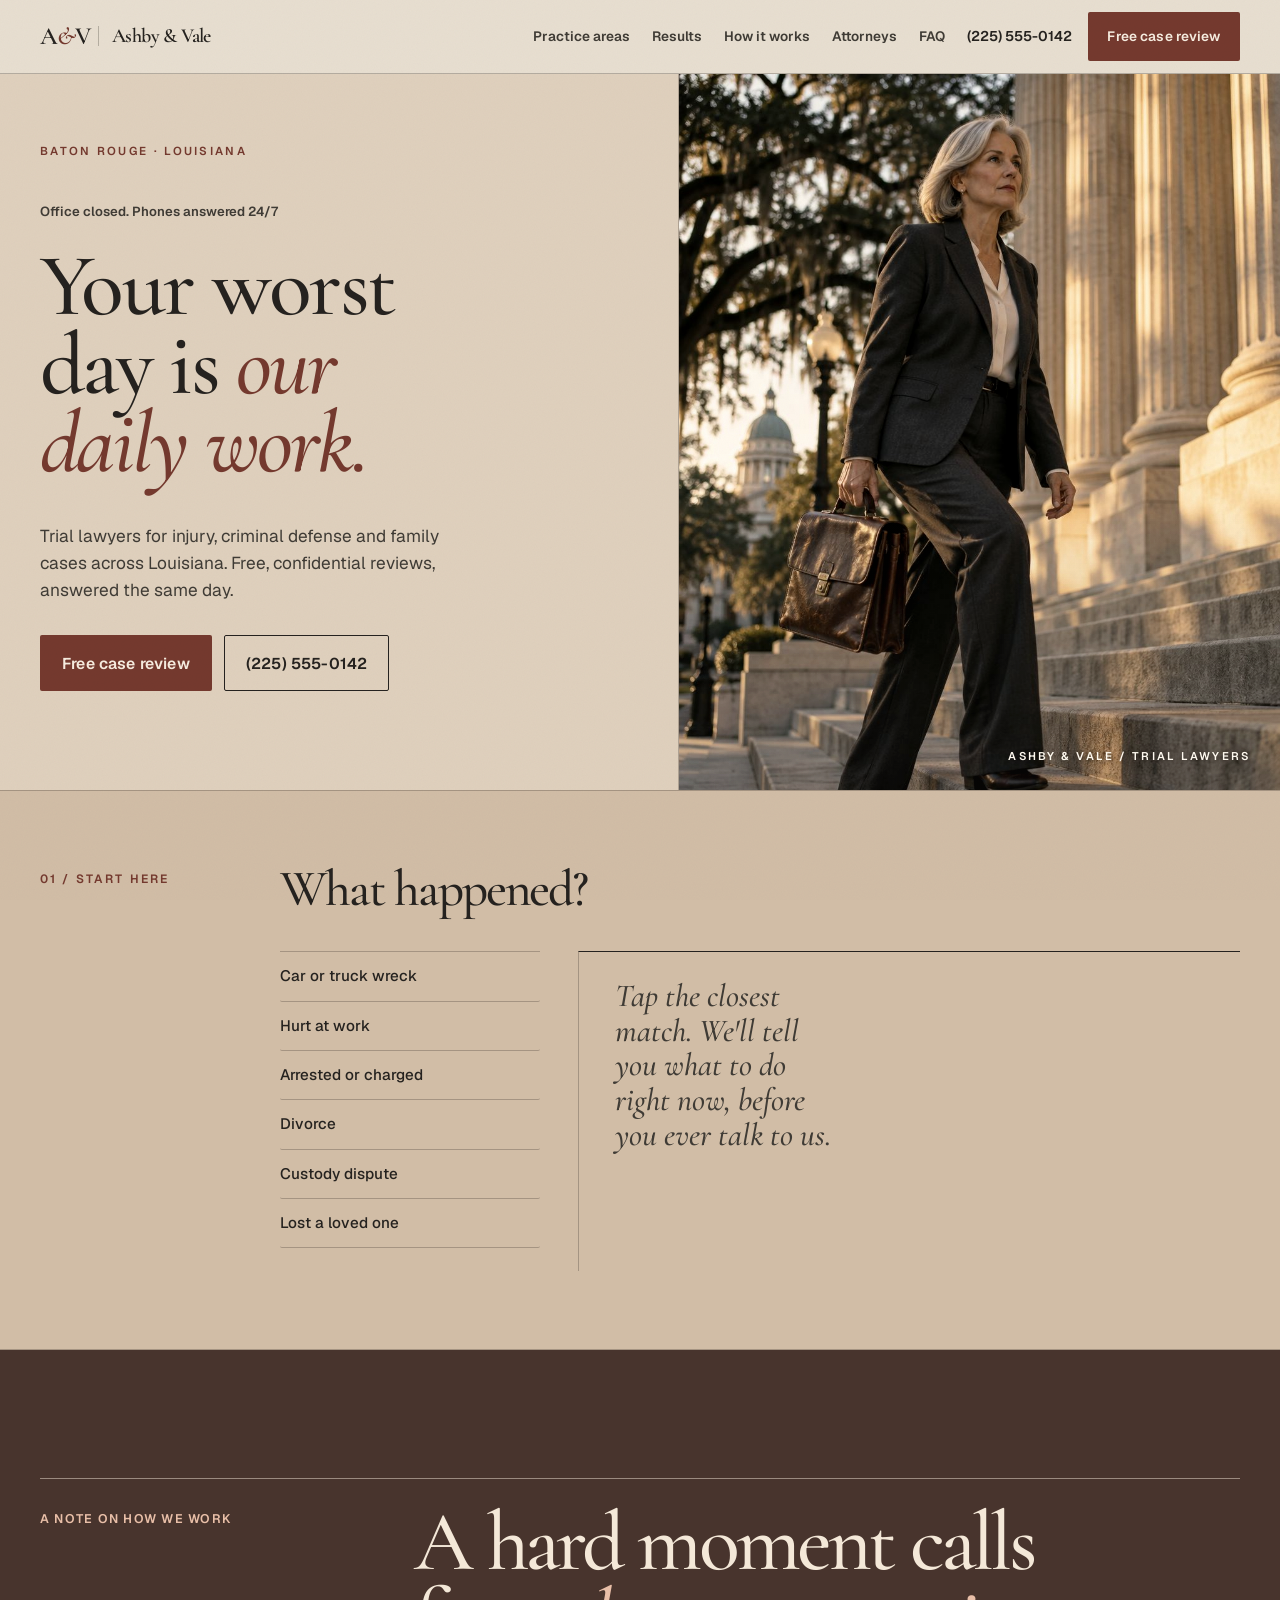
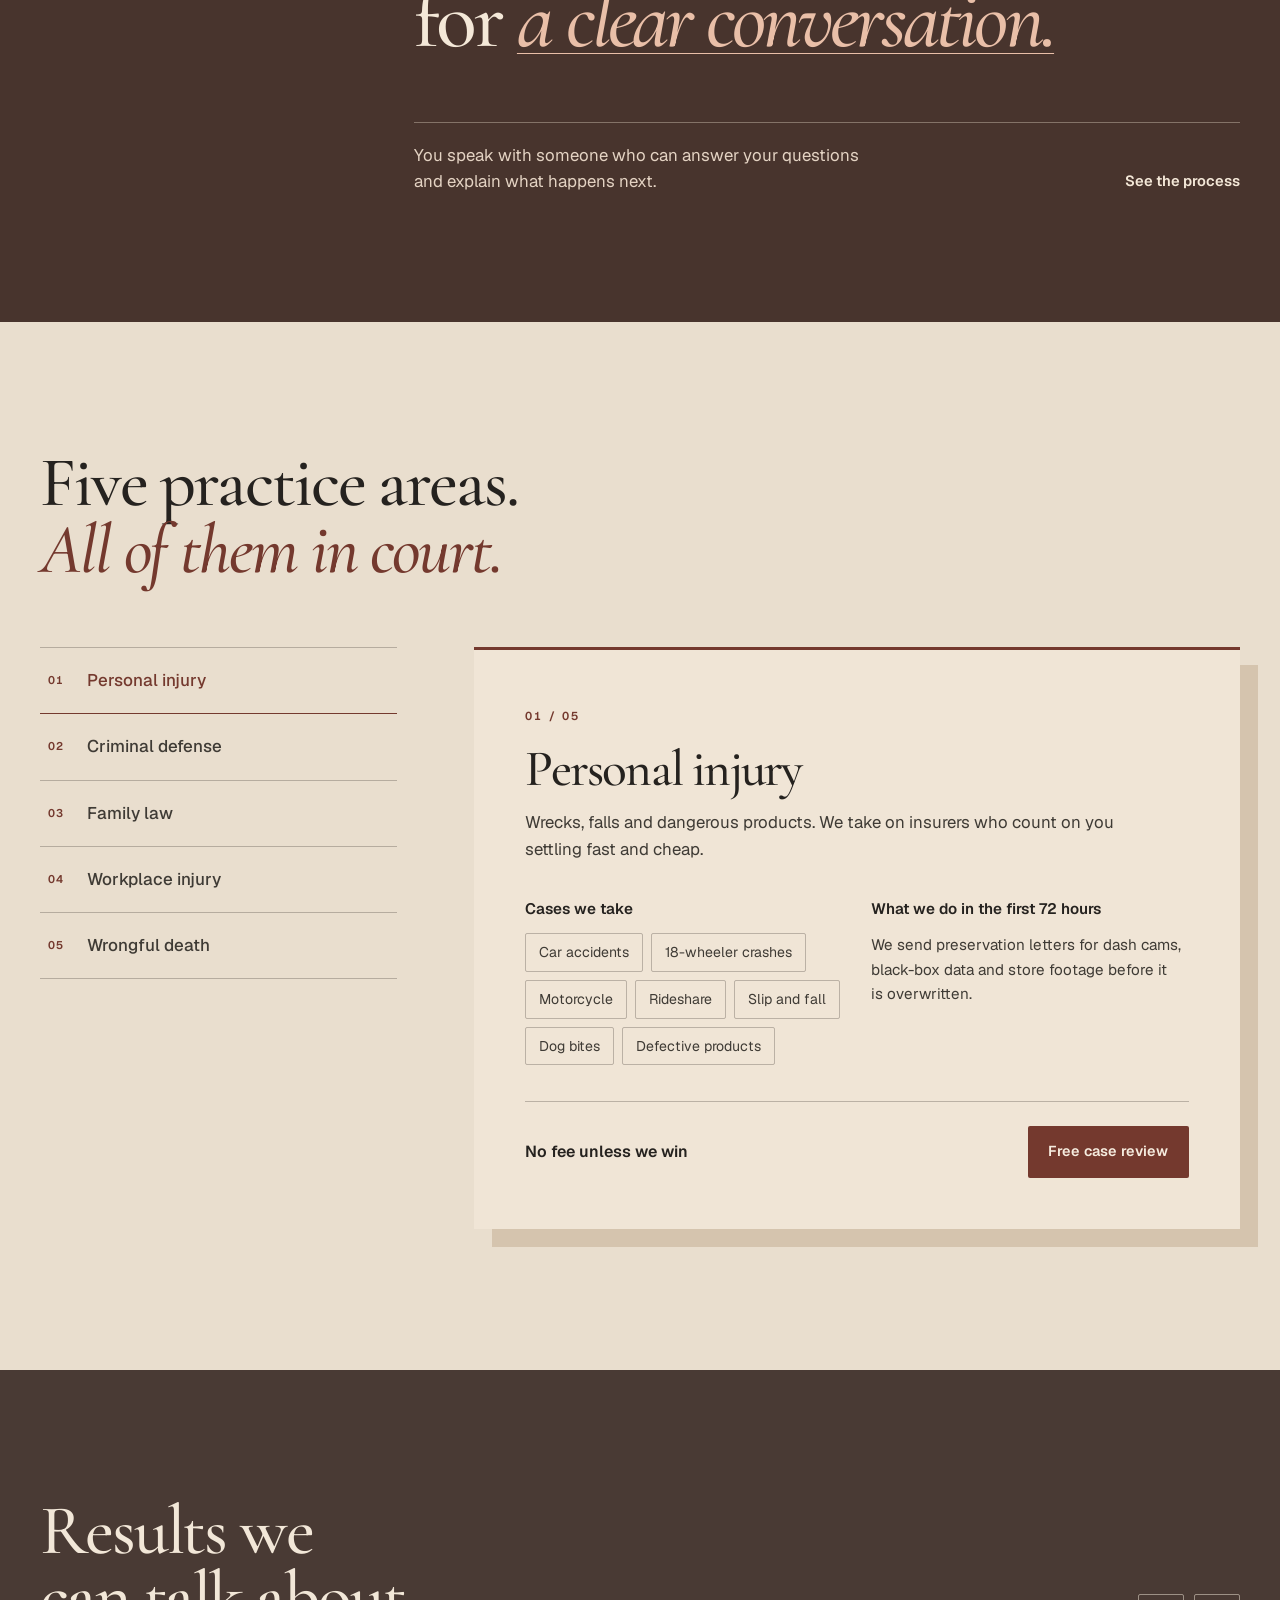
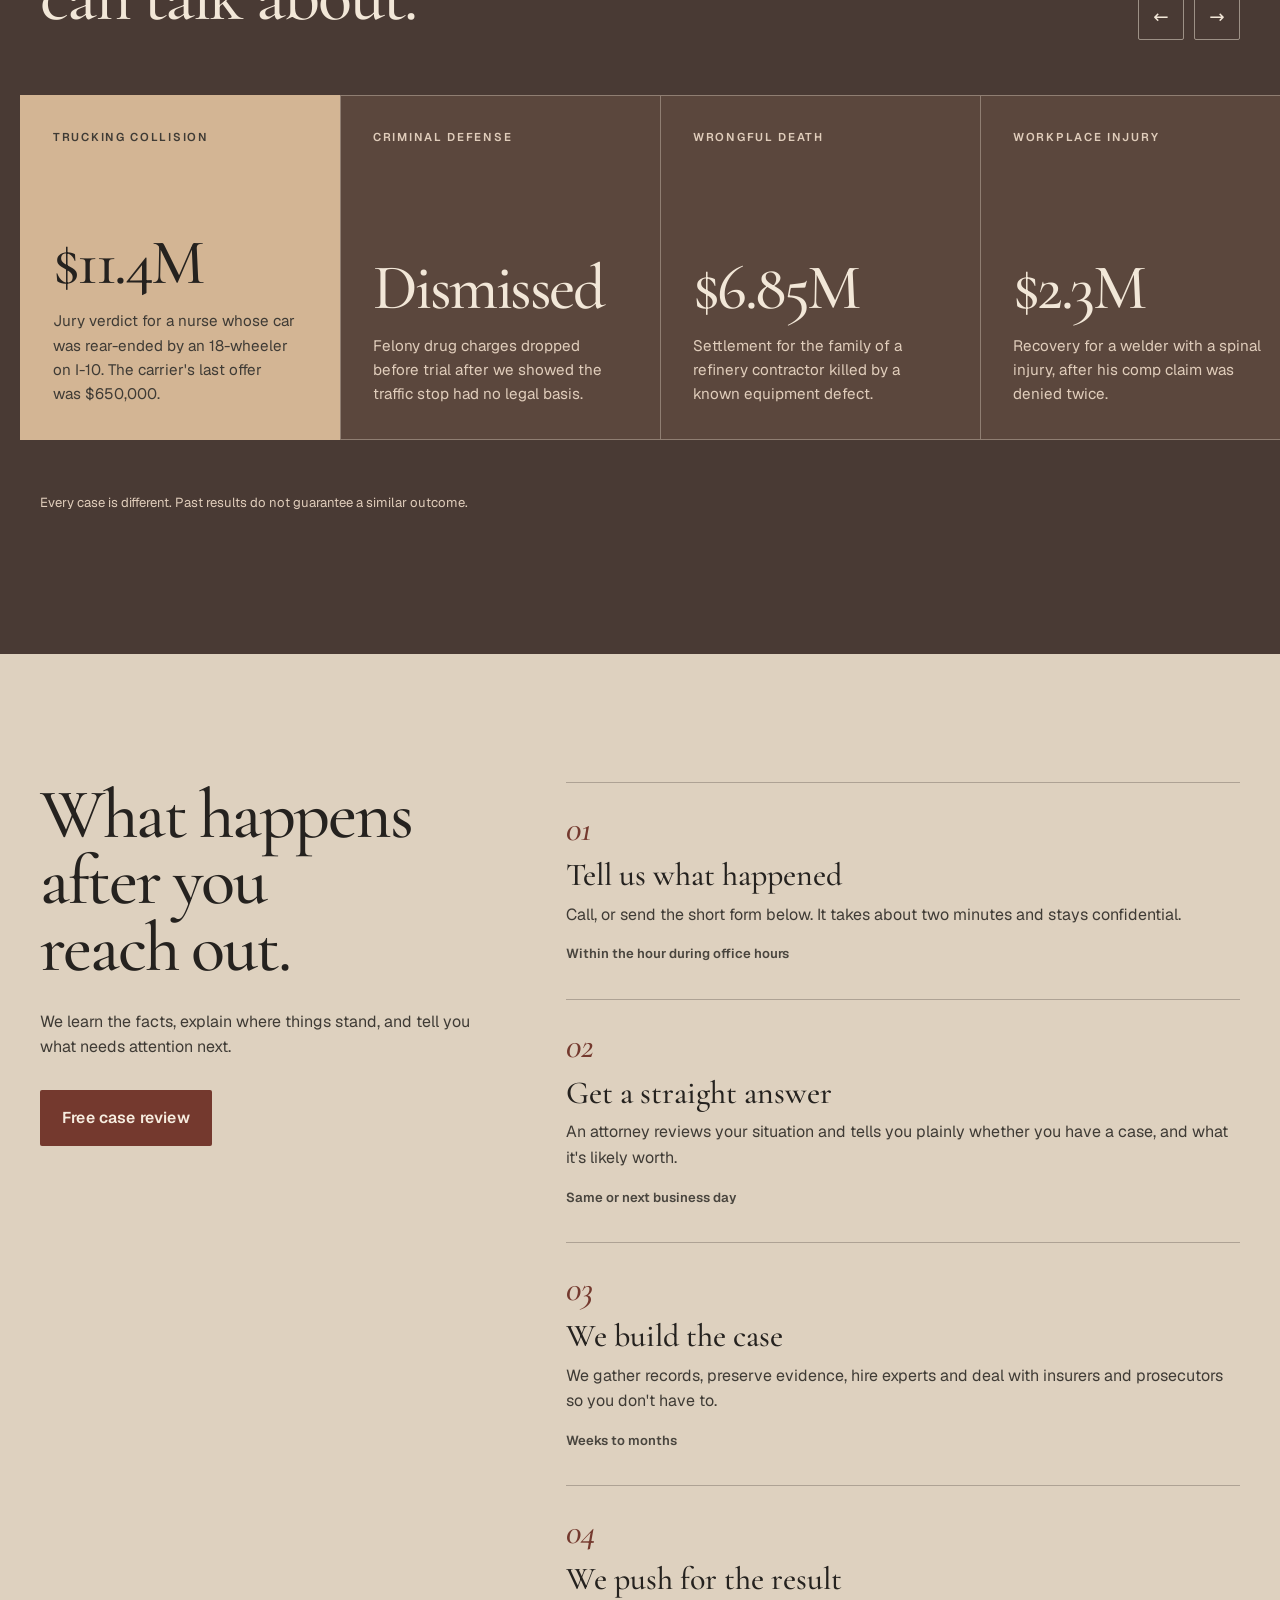
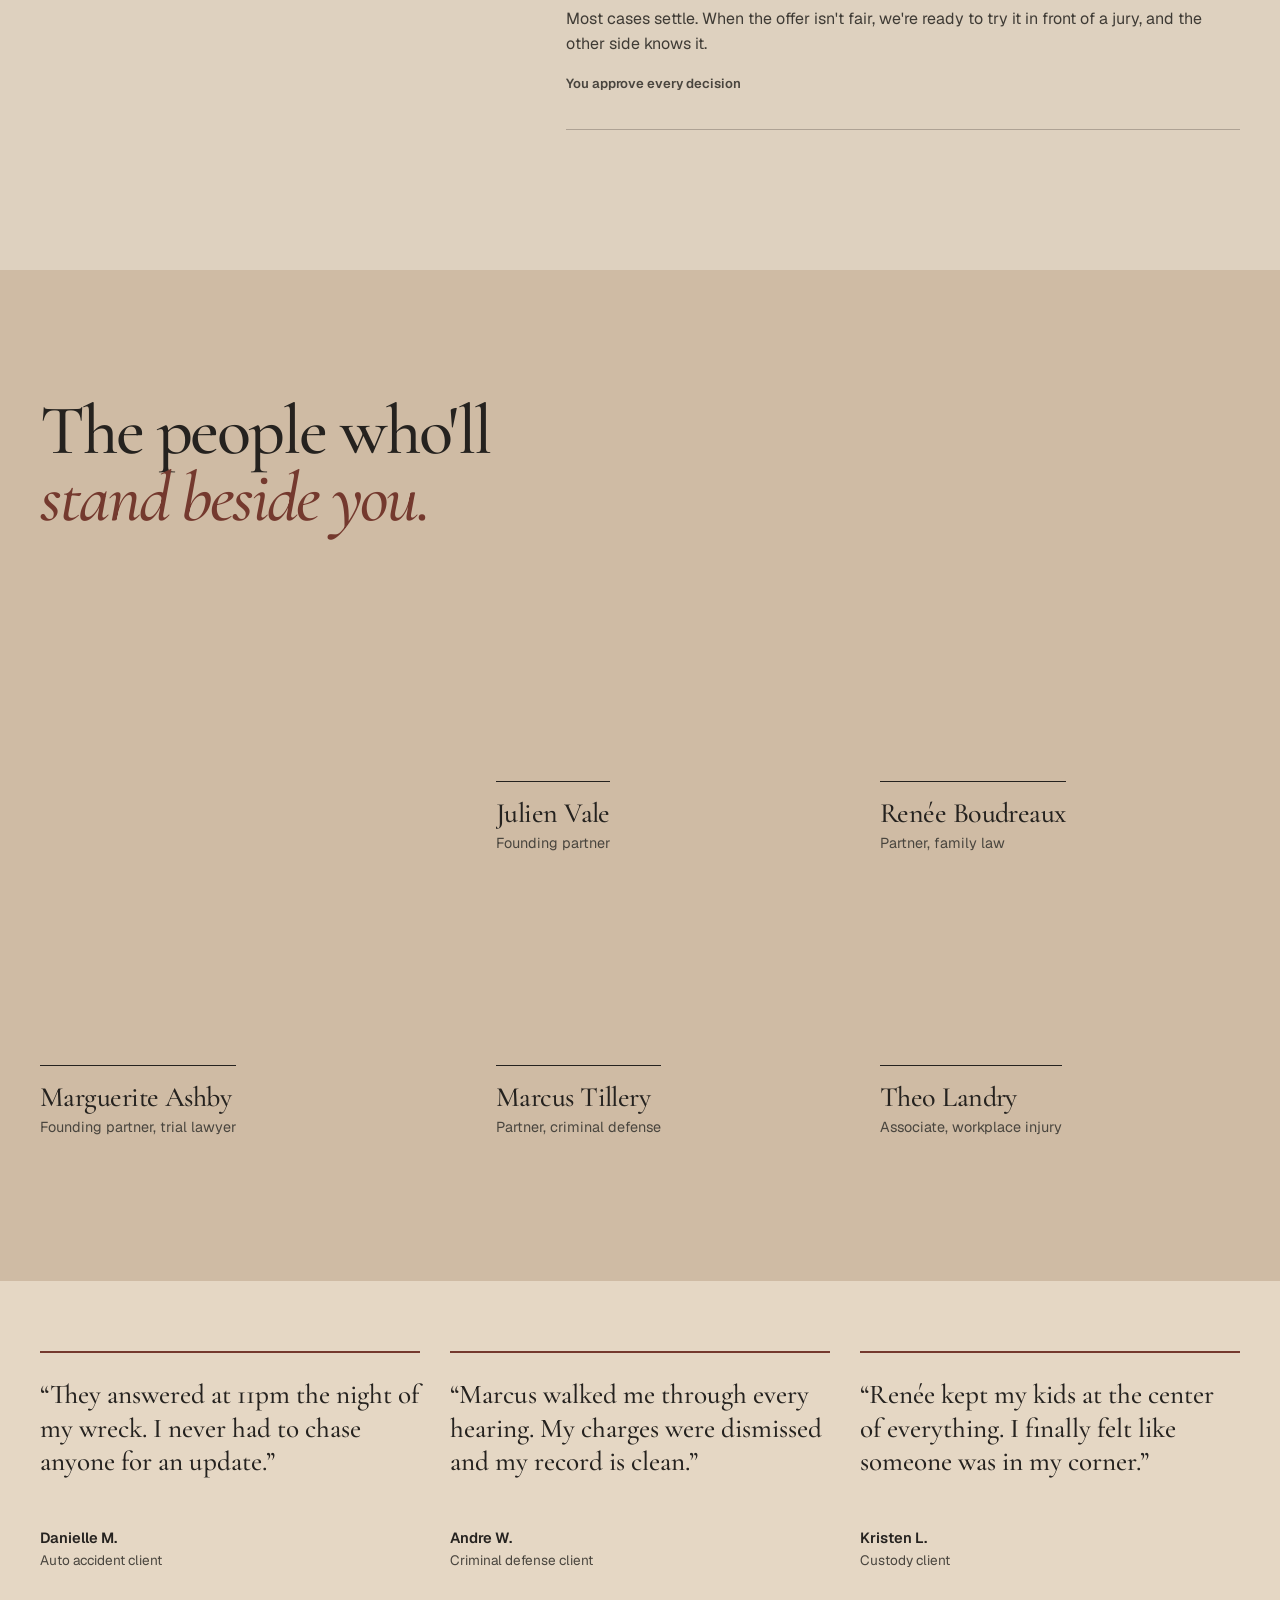
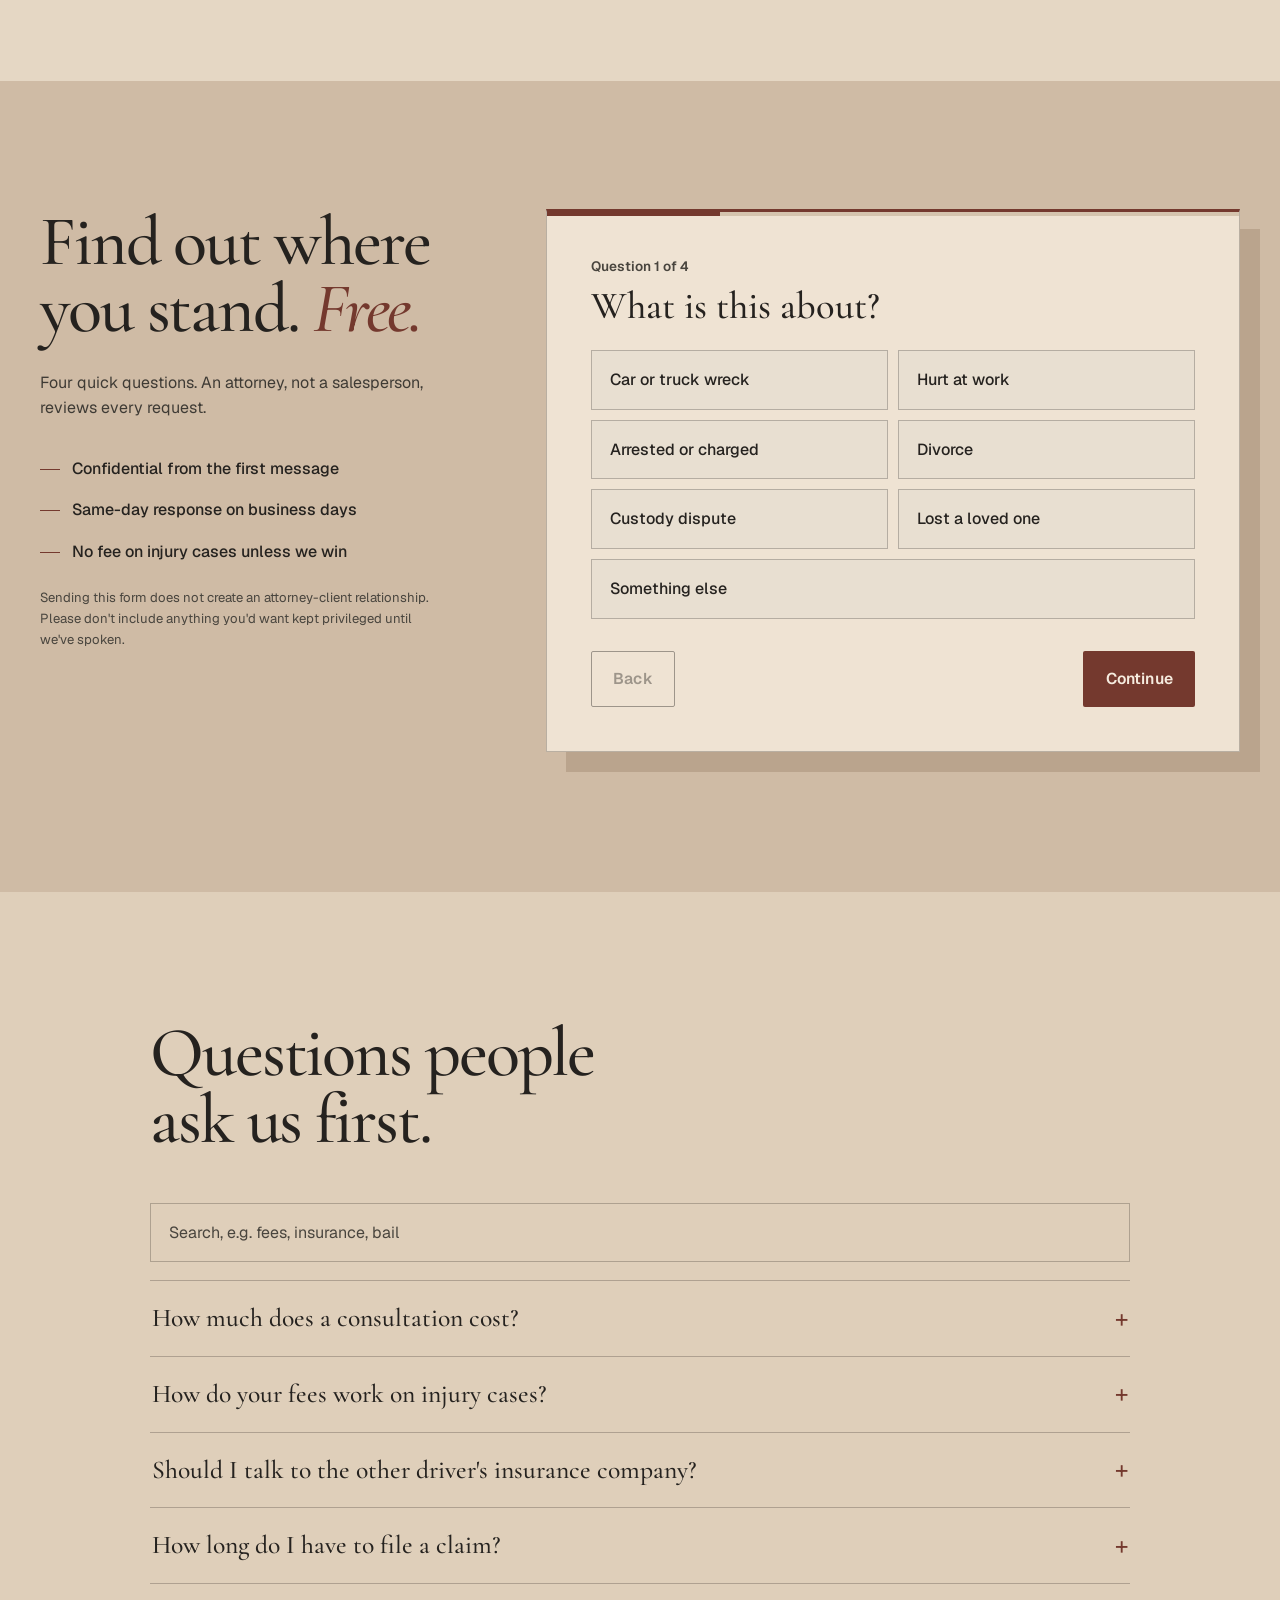
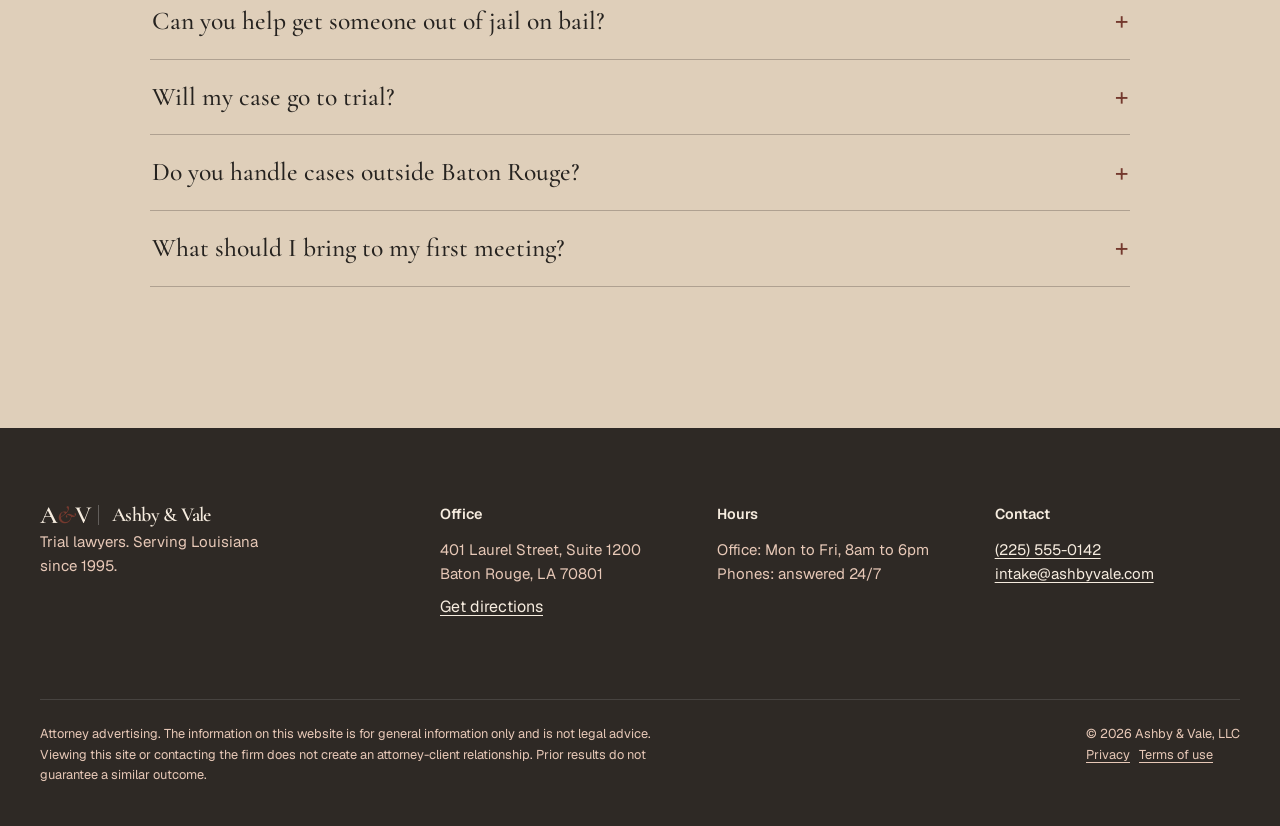
==== commit e1b1239f: "Add warmer section palette and dark editorial contrast" ====
--- a/index.html
+++ b/index.html
@@ -5,7 +5,7 @@
   <meta name="viewport" content="width=device-width, initial-scale=1">
   <title>Ashby &amp; Vale | Trial Lawyers in Baton Rouge</title>
   <meta name="description" content="Ashby & Vale are trial lawyers for personal injury, criminal defense, family law and wrongful death cases across Louisiana. Free, confidential case reviews.">
-  <meta name="theme-color" content="#f5f0e6">
+  <meta name="theme-color" content="#e8dfd1">
   <link rel="icon" href="favicon.svg" type="image/svg+xml">
   <meta property="og:type" content="website">
   <meta property="og:site_name" content="Ashby &amp; Vale">
--- a/styles.css
+++ b/styles.css
@@ -556,20 +556,20 @@
 
 /* Editorial refresh: warm paper, ink, and a restrained brick accent. */
 :root {
-  --bg: #f5f0e6;
-  --bg-2: #eae2d5;
-  --surface: #fbf7ef;
-  --ink: #282823;
-  --ink-2: #414039;
-  --muted: #5d5b52;
-  --line: rgba(53, 49, 41, .23);
-  --forest: #873e30;
-  --forest-2: #6f3027;
-  --on-forest: #fff9ee;
-  --on-forest-2: #f3d8c5;
-  --accent: #873e30;
-  --accent-2: #6f3027;
-  --on-accent: #fff9ee;
+  --bg: #e8dfd1;
+  --bg-2: #d5c4ae;
+  --surface: #f0e5d6;
+  --ink: #25221f;
+  --ink-2: #3f3b35;
+  --muted: #49453e;
+  --line: rgba(45, 39, 33, .27);
+  --forest: #74392e;
+  --forest-2: #5b3028;
+  --on-forest: #f6ecdf;
+  --on-forest-2: #e7c8b7;
+  --accent: #74392e;
+  --accent-2: #5b3028;
+  --on-accent: #f6ecdf;
   --shadow: 0 18px 42px -30px rgba(61, 39, 24, .45);
   --r-card: 2px;
   --r-input: 2px;
@@ -619,7 +619,7 @@
 /* Hero is one editorial spread: paper on the left, full-bleed portrait on the right. */
 .hero {
   min-height: min(790px, 94dvh); padding: 74px 0 0; display: block;
-  overflow: hidden; background: var(--bg);
+  overflow: hidden; background: #dfd0bd;
 }
 .hero__grid { display: grid; grid-template-columns: 1fr; gap: 0; min-height: min(716px, calc(94dvh - 74px)); align-items: center; }
 .hero__copy { width: min(52%, 650px); padding: 54px 3.5vw 82px 0; position: relative; z-index: 2; }
@@ -644,7 +644,7 @@
 .hero__copy > *, .picker { animation: none; }
 
 /* The decision tool reads like a paper intake desk instead of a floating app card. */
-.situation { padding: 70px 0 78px; border-block: 1px solid var(--line); background: var(--bg-2); }
+.situation { padding: 70px 0 78px; border-block: 1px solid var(--line); background: #d1bda6; }
 .situation__inner { position: relative; }
 .situation__inner::before {
   content: "01  /  START HERE"; position: absolute; top: 12px; left: 0;
@@ -672,18 +672,24 @@
 .ans .textlink { color: var(--forest); }
 
 /* A quiet editorial pause replaces the generic metric strip. */
-.fieldnote { padding: clamp(82px, 10vw, 150px) 0; background: var(--bg); }
-.fieldnote__grid { display: grid; grid-template-columns: minmax(180px, .36fr) minmax(0, 1fr); gap: clamp(30px, 6vw, 100px); border-top: 1px solid var(--ink); padding-top: 25px; }
-.fieldnote__label { margin: 5px 0 0; color: var(--forest); font-size: .78rem; font-weight: 700; letter-spacing: .1em; text-transform: uppercase; }
+.fieldnote { padding: clamp(82px, 10vw, 150px) 0; background: #48342d; color: #f4e8d8; }
+.fieldnote__grid { display: grid; grid-template-columns: minmax(180px, .36fr) minmax(0, 1fr); gap: clamp(30px, 6vw, 100px); border-top: 1px solid rgba(244, 232, 216, .48); padding-top: 25px; }
+.fieldnote__label { margin: 5px 0 0; color: #e9bfa8; font-size: .78rem; font-weight: 700; letter-spacing: .1em; text-transform: uppercase; }
 .fieldnote__content { display: grid; gap: clamp(30px, 5vw, 80px); }
 .fieldnote__statement { margin: 0; max-width: 16ch; font: 500 clamp(3.5rem, 6.6vw, 7.3rem)/.91 var(--serif); letter-spacing: -.045em; text-wrap: balance; }
-.fieldnote__statement em { color: var(--forest); font-weight: 500; text-decoration: underline; text-decoration-thickness: 1px; text-underline-offset: .08em; }
-.fieldnote__bottom { display: flex; align-items: end; justify-content: space-between; gap: 32px; border-top: 1px solid var(--line); padding-top: 19px; }
-.fieldnote__bottom p { max-width: 42ch; margin: 0; color: var(--ink-2); font-size: 1.05rem; line-height: 1.55; }
-.fieldnote__bottom .textlink { flex: none; color: var(--forest); }
+.fieldnote__statement em { color: #e9bfa8; font-weight: 500; text-decoration: underline; text-decoration-thickness: 1px; text-underline-offset: .08em; }
+.fieldnote__bottom { display: flex; align-items: end; justify-content: space-between; gap: 32px; border-top: 1px solid rgba(244, 232, 216, .35); padding-top: 19px; }
+.fieldnote__bottom p { max-width: 42ch; margin: 0; color: #e4d3c3; font-size: 1.05rem; line-height: 1.55; }
+.fieldnote__bottom .textlink { flex: none; color: #f4e8d8; }
+.fieldnote :focus-visible, #results :focus-visible { outline-color: #f4e8d8; }
 .section { padding: clamp(90px, 10vw, 150px) 0 clamp(100px, 11vw, 170px); }
 .section--tint { background: var(--bg-2); }
 #review::before { display: none; }
+#practice { background: #e9dece; }
+#process { background: #ded1bf; }
+#team { background: #cfbba4; }
+#review { background: #cfbba5; }
+#faq { background: #dfcfba; }
 
 /* Practice areas become an index paired with an open case-file page. */
 .practice { grid-template-columns: minmax(245px, .7fr) minmax(0, 1.5fr); gap: clamp(35px, 6vw, 100px); margin-top: 55px; }
@@ -699,6 +705,10 @@
 
 /* Results resemble clipped case notes, with one strong cover sheet. */
 .results__track { gap: 0; grid-auto-columns: minmax(320px, 410px); padding-top: 55px; padding-bottom: 30px; }
+#results { background: #493a34; color: #f2e7d8; }
+#results .fineprint { color: #e0cdbb; }
+#results .iconbtn { color: #f2e7d8; border-color: rgba(242, 231, 216, .5); }
+#results .iconbtn:hover { background: #f2e7d8; color: #493a34; }
 .result { min-height: 345px; border-radius: 0; border-right: 0; padding: 32px; box-shadow: none; }
 .result:last-child { border-right: 1px solid var(--line); }
 .result::before { display: none; }
@@ -711,6 +721,12 @@
 .result:nth-child(n+2) .result__type { color: var(--muted); }
 .result:nth-child(n+2) .result__amt { color: var(--ink); }
 .result:nth-child(n+2) p { color: var(--ink-2); }
+#results .result { background: #5b473d; color: #f2e7d8; border-color: rgba(242, 231, 216, .34); }
+#results .result__type, #results .result p { color: #e0cdbb; }
+#results .result__amt { color: #f2e7d8; }
+#results .result:first-child { background: #d3b594; color: var(--ink); border-color: #d3b594; }
+#results .result:first-child .result__type, #results .result:first-child p { color: #3f3b35; }
+#results .result:first-child .result__amt { color: var(--ink); }
 
 /* The timeline is a sequence of decisions, not four floating cards. */
 .process { grid-template-columns: minmax(0, .8fr) minmax(0, 1.2fr); }
@@ -735,7 +751,7 @@
 .bio__head { background: var(--forest); }
 
 /* Quotes sit still. Motion here hid the words and repeated demo testimonials. */
-.quotes { padding: 70px 0 85px; }
+.quotes { padding: 70px 0 85px; background: #e5d7c4; }
 .quotes__row { width: min(1320px, 100% - 80px); margin: auto; -webkit-mask-image: none; mask-image: none; }
 .quotes__track, .quotes:hover .quotes__track { width: 100%; display: grid; grid-template-columns: repeat(3, 1fr); gap: 30px; animation: none; }
 .quote { width: auto; min-height: 245px; padding: 25px 0; border-radius: 0; border-top: 2px solid var(--forest); background: none; box-shadow: none; }
@@ -751,11 +767,11 @@
 .assure { flex-direction: column; align-items: flex-start; gap: 16px; margin-top: 35px; }
 .assure li { align-items: baseline; gap: 12px; }
 .assure li::before { content: ""; width: 20px; height: 1px; flex: none; background: var(--forest); transform: translateY(-.25em); }
-.wizard { border: 1px solid var(--line); border-top: 3px solid var(--forest); border-radius: 0; box-shadow: 20px 20px 0 var(--bg-2); }
+.wizard { border: 1px solid var(--line); border-top: 3px solid var(--forest); border-radius: 0; background: #efe3d3; box-shadow: 20px 20px 0 #baa48d; }
 .wizard__progress span { background: var(--forest); }
 .wstep legend { font-size: clamp(2.1rem, 3vw, 3rem); font-weight: 500; }
 .opt span { border-radius: 0; background: var(--bg); }
-.opt input:checked + span { border-color: var(--forest); background: #f2e0d4; }
+.opt input:checked + span { border-color: var(--forest); background: #e7cdbb; }
 .seg { border: 1px solid var(--line); }
 .seg input:checked + span { background: var(--forest); color: var(--on-forest); box-shadow: none; }
 .field input, .field select, .field textarea { border-radius: 0; background: var(--bg); }
@@ -771,7 +787,7 @@
 .qa__toggle { flex: none; color: var(--forest); font: 400 1.5rem/1 var(--sans); transition: transform .25s var(--ease); }
 .qa[open] .qa__toggle { transform: rotate(45deg); }
 .qa__a { padding: 0 2px 25px; }
-.footer { background: #312c27; padding-top: 75px; }
+.footer { background: #2e2925; padding-top: 75px; }
 .footer .brand__mark { color: var(--on-forest); }
 .footer .brand__name { border-color: rgba(255,255,255,.25); }
 .footer__grid { grid-template-columns: 1.5fr 1fr 1fr 1fr; }
